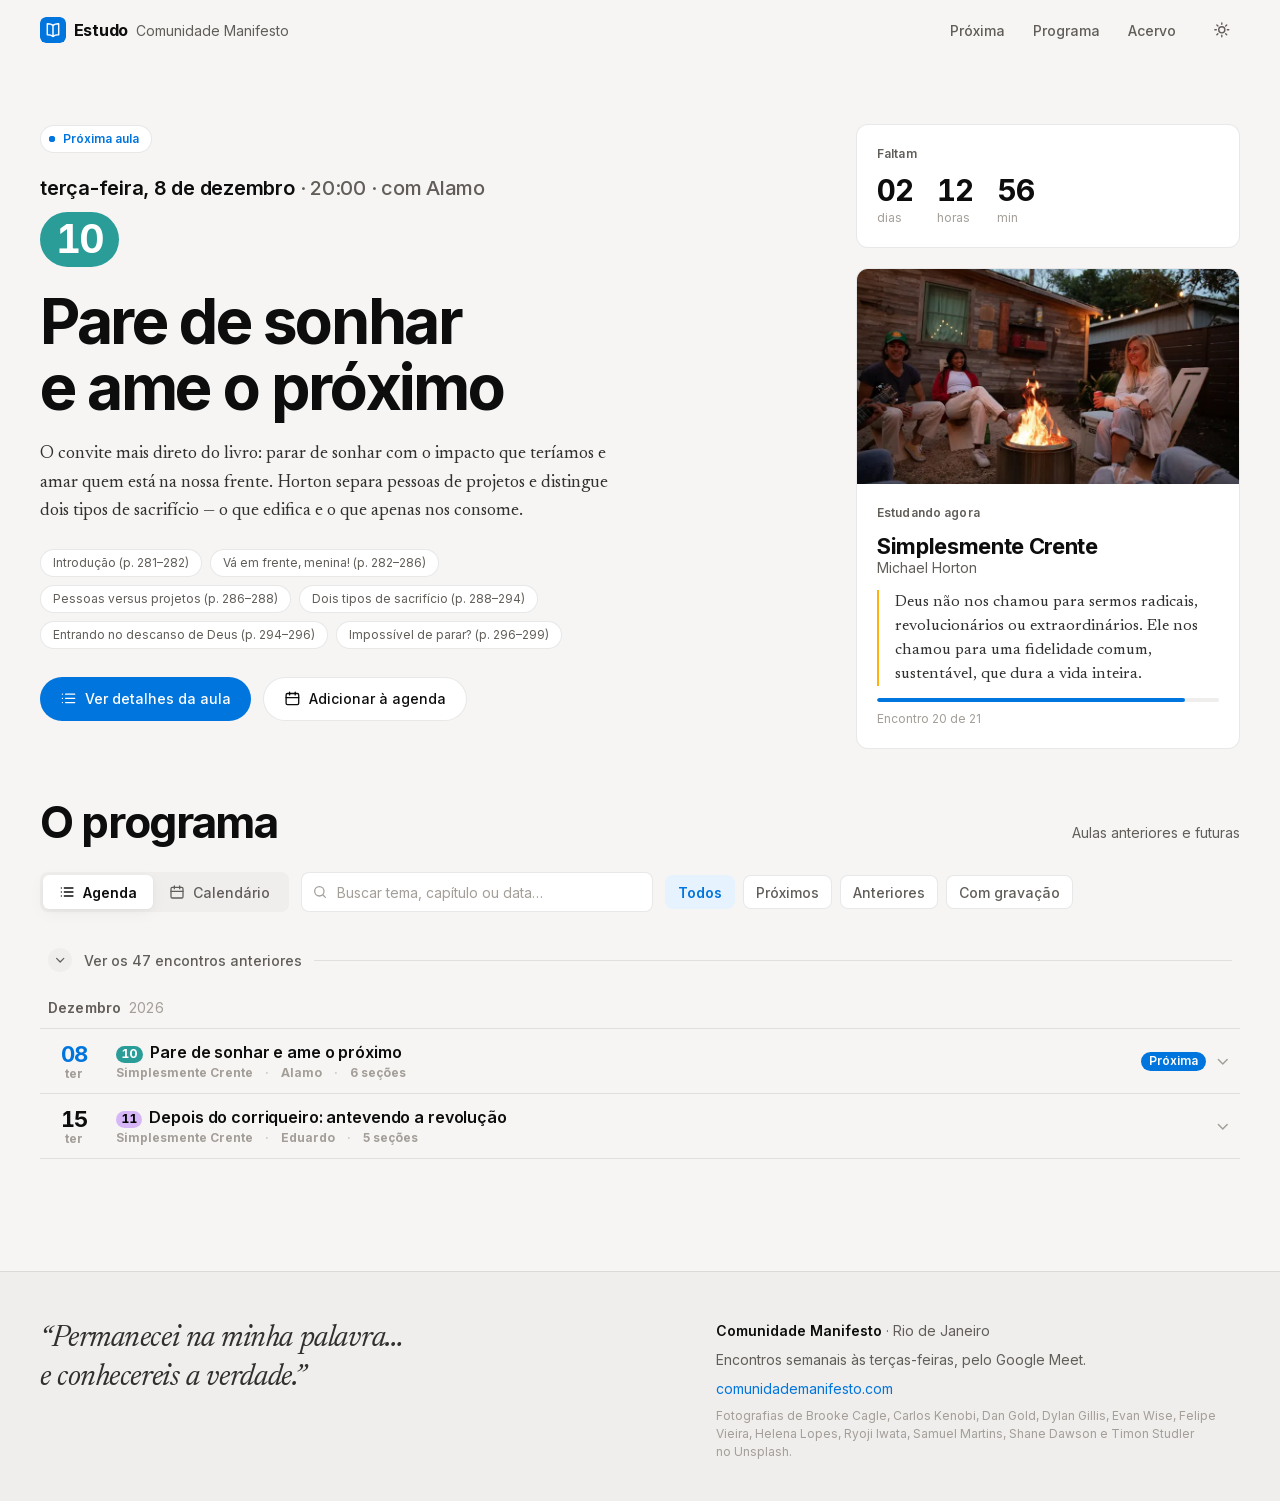
==== index.html @ 8ed9c92c "Aplica a linguagem visual do Notion, calendário só com dias de estudo e conteúdo real Conteúdo - Sim" ====
<!doctype html>
<html lang="pt-BR" data-theme="light">
<head>
<meta charset="utf-8">
<meta name="viewport" content="width=device-width, initial-scale=1, viewport-fit=cover">
<title>Estudo · Comunidade Manifesto</title>
<meta name="description" content="Calendário do estudo da Comunidade Manifesto: a próxima aula em destaque, o programa completo do semestre e as gravações dos encontros anteriores para assistir na própria página.">
<meta name="theme-color" content="#f6f5f4" media="(prefers-color-scheme: light)">
<meta name="theme-color" content="#191919" media="(prefers-color-scheme: dark)">
<link rel="canonical" href="https://estudo.comunidademanifesto.com/">

<meta property="og:type" content="website">
<meta property="og:locale" content="pt_BR">
<meta property="og:site_name" content="Comunidade Manifesto">
<meta property="og:title" content="Estudo · Comunidade Manifesto">
<meta property="og:description" content="A próxima aula em destaque, o calendário completo e o acervo das gravações.">
<meta property="og:url" content="https://estudo.comunidademanifesto.com/">
<meta property="og:image" content="https://estudo.comunidademanifesto.com/assets/img/quintal-1400.webp">
<meta name="twitter:card" content="summary_large_image">

<link rel="icon" href="assets/favicon.svg" type="image/svg+xml">
<link rel="apple-touch-icon" href="assets/favicon.svg">

<link rel="preload" href="assets/fonts/inter-normal-latin.woff2" as="font" type="font/woff2" crossorigin>
<link rel="stylesheet" href="assets/css/fonts.css">
<link rel="stylesheet" href="assets/css/app.css">

<script>
  // Aplica o tema antes da primeira pintura, para não haver "flash".
  try {
    var t = localStorage.getItem('estudo:tema');
    if (!t) t = matchMedia('(prefers-color-scheme: dark)').matches ? 'dark' : 'light';
    document.documentElement.dataset.theme = t;
  } catch (e) {}
</script>
</head>

<body>
<a class="sr-only" href="#programa">Ir para o calendário</a>

<header class="head">
  <div class="wrap head__in">
    <a class="brand" href="./">
      <img class="brand__logo" src="assets/favicon.svg" alt="" width="26" height="26">
      <span class="brand__mark">Estudo</span>
      <span class="brand__sub">Comunidade Manifesto</span>
    </a>
    <nav class="nav" aria-label="Seções">
      <a href="#hero">Próxima</a>
      <a href="#programa">Programa</a>
      <a href="#programa" data-nav-filtro="gravados">Acervo</a>
    </nav>
    <button class="icon-btn theme-toggle" id="tema" type="button" aria-label="Alternar entre tema claro e escuro"></button>
  </div>
</header>

<main>
  <!-- Herói: a próxima aula, sempre em destaque -->
  <section class="hero" id="hero" aria-labelledby="heroLabel">
    <h2 class="sr-only" id="heroLabel">Próxima aula</h2>
  </section>

  <!-- Programa: agenda + calendário dos dias de estudo -->
  <section class="programa" id="programa">
    <div class="wrap">
      <div class="section-head" data-reveal>
        <h2>O programa</h2>
        <p>Aulas anteriores e futuras</p>
      </div>

      <div class="toolbar">
        <div class="seg" role="tablist" aria-label="Modo de visualização">
          <span class="seg__pill" aria-hidden="true"></span>
          <button type="button" role="tab" data-view="agenda" aria-selected="true" aria-controls="panelAgenda">Agenda</button>
          <button type="button" role="tab" data-view="calendario" aria-selected="false" aria-controls="panelCalendario">Calendário</button>
        </div>

        <div class="search">
          <label class="sr-only" for="busca">Buscar por tema, capítulo, data ou responsável</label>
          <input id="busca" type="search" autocomplete="off" spellcheck="false"
                 placeholder="Buscar tema, capítulo ou data…">
          <button class="search__clear" id="limpar" type="button" aria-label="Limpar busca"></button>
        </div>

        <div class="chips" id="toolFiltros" role="group" aria-label="Filtrar encontros">
          <button class="chip" type="button" data-filtro="todos" aria-pressed="true">Todos</button>
          <button class="chip" type="button" data-filtro="proximos" aria-pressed="false">Próximos</button>
          <button class="chip" type="button" data-filtro="anteriores" aria-pressed="false">Anteriores</button>
          <button class="chip" type="button" data-filtro="gravados" aria-pressed="false">Com gravação</button>
        </div>
      </div>

      <div class="panel" id="panelAgenda" role="tabpanel" aria-label="Agenda">
        <div id="agenda"></div>
      </div>

      <div class="panel" id="panelCalendario" role="tabpanel" aria-label="Calendário dos dias de estudo" hidden>
        <div id="calendario"></div>
      </div>
    </div>
  </section>
</main>

<footer class="foot">
  <div class="wrap foot__in">
    <p class="foot__word">“Permanecei na minha palavra… e conhecereis a verdade.”</p>
    <div class="foot__meta">
      <p><strong>Comunidade Manifesto</strong> · Rio de Janeiro</p>
      <p>Encontros semanais às terças-feiras, pelo Google Meet.</p>
      <p><a href="https://comunidademanifesto.com">comunidademanifesto.com</a></p>
      <p class="foot__credits">Fotografias de Brooke Cagle, Carlos Kenobi, Dan Gold, Dylan Gillis,
        Evan Wise, Felipe Vieira, Helena Lopes, Ryoji Iwata, Samuel Martins, Shane Dawson
        e Timon Studler no Unsplash.</p>
    </div>
  </div>
</footer>

<script src="data/calendario.js"></script>
<script src="assets/js/app.js"></script>
</body>
</html>
---- assets/css/fonts.css ----
/* Fontes auto-hospedadas — sem dependência de CDN externo.
   Fraunces & Newsreader & Inter · SIL Open Font License 1.1 */

/* latin-ext */
@font-face {
  font-family: 'Inter';
  font-style: normal;
  font-weight: 400 700;
  font-display: swap;
  src: url(../fonts/inter-normal-latinext.woff2) format('woff2');
  unicode-range: U+0100-02BA, U+02BD-02C5, U+02C7-02CC, U+02CE-02D7, U+02DD-02FF, U+0304, U+0308, U+0329, U+1D00-1DBF, U+1E00-1E9F, U+1EF2-1EFF, U+2020, U+20A0-20AB, U+20AD-20C0, U+2113, U+2C60-2C7F, U+A720-A7FF;
}
/* latin */
@font-face {
  font-family: 'Inter';
  font-style: normal;
  font-weight: 400 700;
  font-display: swap;
  src: url(../fonts/inter-normal-latin.woff2) format('woff2');
  unicode-range: U+0000-00FF, U+0131, U+0152-0153, U+02BB-02BC, U+02C6, U+02DA, U+02DC, U+0304, U+0308, U+0329, U+2000-206F, U+20AC, U+2122, U+2191, U+2193, U+2212, U+2215, U+FEFF, U+FFFD;
}
/* latin-ext */
@font-face {
  font-family: 'Newsreader';
  font-style: italic;
  font-weight: 400;
  font-display: swap;
  src: url(../fonts/newsreader-italic-latinext.woff2) format('woff2');
  unicode-range: U+0100-02BA, U+02BD-02C5, U+02C7-02CC, U+02CE-02D7, U+02DD-02FF, U+0304, U+0308, U+0329, U+1D00-1DBF, U+1E00-1E9F, U+1EF2-1EFF, U+2020, U+20A0-20AB, U+20AD-20C0, U+2113, U+2C60-2C7F, U+A720-A7FF;
}
/* latin */
@font-face {
  font-family: 'Newsreader';
  font-style: italic;
  font-weight: 400;
  font-display: swap;
  src: url(../fonts/newsreader-italic-latin.woff2) format('woff2');
  unicode-range: U+0000-00FF, U+0131, U+0152-0153, U+02BB-02BC, U+02C6, U+02DA, U+02DC, U+0304, U+0308, U+0329, U+2000-206F, U+20AC, U+2122, U+2191, U+2193, U+2212, U+2215, U+FEFF, U+FFFD;
}
/* latin-ext */
@font-face {
  font-family: 'Newsreader';
  font-style: normal;
  font-weight: 400 600;
  font-display: swap;
  src: url(../fonts/newsreader-normal-latinext.woff2) format('woff2');
  unicode-range: U+0100-02BA, U+02BD-02C5, U+02C7-02CC, U+02CE-02D7, U+02DD-02FF, U+0304, U+0308, U+0329, U+1D00-1DBF, U+1E00-1E9F, U+1EF2-1EFF, U+2020, U+20A0-20AB, U+20AD-20C0, U+2113, U+2C60-2C7F, U+A720-A7FF;
}
/* latin */
@font-face {
  font-family: 'Newsreader';
  font-style: normal;
  font-weight: 400 600;
  font-display: swap;
  src: url(../fonts/newsreader-normal-latin.woff2) format('woff2');
  unicode-range: U+0000-00FF, U+0131, U+0152-0153, U+02BB-02BC, U+02C6, U+02DA, U+02DC, U+0304, U+0308, U+0329, U+2000-206F, U+20AC, U+2122, U+2191, U+2193, U+2212, U+2215, U+FEFF, U+FFFD;
}
---- assets/css/app.css ----
/* =============================================================================
   Estudo · Comunidade Manifesto
   Sistema visual derivado da linguagem do Notion: canvas off-white quente,
   superfícies brancas separadas por fios de 1px (nunca sombras), tipografia
   Inter com tracking negativo nos tamanhos grandes, um único azul estrutural
   e uma paleta de acentos que só decora — nunca pinta uma ação.
   ========================================================================== */

/* ---------- 1. Tokens ---------------------------------------------------- */

:root {
  color-scheme: light;

  /* Superfícies */
  --canvas:      #f6f5f4;
  --canvas-sunk: #efeeec;
  --surface:     #ffffff;
  --hairline:    rgba(0, 0, 0, 0.09);
  --hairline-firm: rgba(0, 0, 0, 0.16);
  --hover:       rgba(0, 0, 0, 0.035);

  /* Tinta — a hierarquia vem do alfa, não de novas cores */
  --ink:       rgba(0, 0, 0, 0.95);
  --ink-2:     #31302e;
  --ink-muted: #615d59;
  --ink-faint: #a39e98;

  /* O único acento estrutural */
  --blue:        #0075de;
  --blue-press:  #005bab;
  --blue-tint:   #e6f3fe;
  --on-blue:     #ffffff;

  /* Paleta decorativa — capítulos, ilustração. Nunca em botões. */
  --sticker-1: #ffb110;
  --sticker-2: #f64932;
  --sticker-3: #62aef0;
  --sticker-4: #2a9d99;
  --sticker-5: #d6b6f6;
  --sticker-6: #dd5b00;

  --font-ui: 'Inter', ui-sans-serif, system-ui, -apple-system, 'Segoe UI', Roboto, sans-serif;
  --font-serif: 'Newsreader', 'Iowan Old Style', Georgia, serif;

  /* Escala tipográfica (px do sistema, fluidificada onde precisa) */
  --t-caption: 0.75rem;   /* 12 */
  --t-sm:      0.875rem;  /* 14 */
  --t-base:    1rem;      /* 16 */
  --t-title:   1.25rem;   /* 20 */
  --t-h3:      1.375rem;  /* 22 */
  --t-h2:      clamp(1.5rem, 1.28rem + 0.95vw, 1.875rem);
  --t-h1:      clamp(1.85rem, 1.45rem + 1.8vw, 2.75rem);
  --t-display: clamp(2.1rem, 1.45rem + 3.1vw, 4rem);

  /* Espaço — base 4px */
  --s-1: 0.25rem; --s-2: 0.5rem;  --s-3: 0.75rem; --s-4: 1rem;
  --s-5: 1.25rem; --s-6: 1.5rem;  --s-7: 1.75rem; --s-8: 2rem;
  --s-10: 2.5rem; --s-12: 3rem;   --s-16: 4rem;   --s-20: 5rem;

  --r-xs: 4px; --r-sm: 6px; --r-md: 8px; --r-lg: 12px; --r-xl: 16px; --r-full: 9999px;

  --gut: clamp(1rem, 0.45rem + 2.4vw, 2.5rem);
  --page: 75rem;

  --ease: cubic-bezier(0.2, 0, 0.15, 1);
  --spring: cubic-bezier(0.34, 1.3, 0.64, 1);
  --dur: 200ms;

  /* Elevação: muitas camadas quase transparentes, nunca uma sombra dura */
  --lift-1: 0 0.2px 1px rgba(0,0,0,0.012), 0 0.8px 2.9px rgba(0,0,0,0.02),
            0 2px 7.8px rgba(0,0,0,0.027), 0 4px 18px rgba(0,0,0,0.04);
  --lift-2: 0 1px 2px rgba(0,0,0,0.03), 0 6px 16px rgba(0,0,0,0.05),
            0 23px 52px rgba(0,0,0,0.05);

  --z-head: 30;
  --z-tip: 60;
}

:root[data-theme='dark'] {
  color-scheme: dark;

  --canvas:      #191919;
  --canvas-sunk: #141414;
  --surface:     #232323;
  --hairline:    rgba(255, 255, 255, 0.11);
  --hairline-firm: rgba(255, 255, 255, 0.22);
  --hover:       rgba(255, 255, 255, 0.055);

  --ink:       rgba(255, 255, 255, 0.92);
  --ink-2:     #d6d3ce;
  --ink-muted: #9b958d;
  --ink-faint: #6f6960;

  --blue:       #4a9eeb;
  --blue-press: #6cb3f2;
  --blue-tint:  rgba(74, 158, 235, 0.16);
  --on-blue:    #10161d;

  --lift-1: 0 1px 2px rgba(0,0,0,0.3), 0 4px 14px rgba(0,0,0,0.28);
  --lift-2: 0 2px 6px rgba(0,0,0,0.4), 0 18px 44px rgba(0,0,0,0.42);
}

/* ---------- 2. Base ------------------------------------------------------ */

*, *::before, *::after { box-sizing: border-box; }
[hidden] { display: none !important; }

html {
  -webkit-text-size-adjust: 100%;
  scroll-behavior: smooth;
  scroll-padding-top: 5.5rem;
}

body {
  margin: 0;
  background: var(--canvas);
  color: var(--ink);
  font-family: var(--font-ui);
  font-size: var(--t-base);
  line-height: 1.5;
  font-feature-settings: 'lnum' 1;
  -webkit-font-smoothing: antialiased;
  text-rendering: optimizeLegibility;
  overflow-x: hidden;
}

h1, h2, h3, h4 { margin: 0; font-weight: 700; line-height: 1.15; text-wrap: balance; }
p { margin: 0; text-wrap: pretty; }
ul, ol { margin: 0; padding: 0; list-style: none; }
img { display: block; max-width: 100%; height: auto; }
svg { display: block; }
button, input { font: inherit; color: inherit; }

button {
  background: none;
  border: 0;
  padding: 0;
  cursor: pointer;
  text-align: inherit;
  color: inherit;
}

a { color: inherit; }

:focus-visible {
  outline: 2px solid var(--blue);
  outline-offset: 2px;
  border-radius: var(--r-xs);
}

::selection { background: var(--blue-tint); color: var(--ink); }

/* ---------- 3. Utilitários ---------------------------------------------- */

.wrap { width: min(100% - var(--gut) * 2, var(--page)); margin-inline: auto; }

.eyebrow {
  font-size: var(--t-caption);
  font-weight: 600;
  letter-spacing: 0.01em;
  color: var(--ink-muted);
}

.sr-only {
  position: absolute;
  width: 1px; height: 1px;
  padding: 0; margin: -1px;
  overflow: hidden;
  clip-path: inset(50%);
  white-space: nowrap;
}

.num { font-variant-numeric: tabular-nums; }

[data-reveal] {
  opacity: 0;
  transform: translateY(10px);
  transition: opacity 560ms var(--ease), transform 560ms var(--ease);
  transition-delay: var(--reveal-delay, 0ms);
}
[data-reveal].is-in { opacity: 1; transform: none; }

/* Pílula de destaque — o gesto tipográfico da referência */
.pill-num {
  display: inline-grid;
  place-items: center;
  min-width: 1.9em;
  padding: 0.06em 0.42em;
  border-radius: var(--r-full);
  background: var(--sticker-1);
  color: #000;
  font-weight: 700;
  font-variant-numeric: tabular-nums;
  line-height: 1.28;
}
.pill-num[data-c='2'] { background: var(--sticker-2); color: #fff; }
.pill-num[data-c='3'] { background: var(--sticker-3); color: #000; }
.pill-num[data-c='4'] { background: var(--sticker-4); color: #fff; }
.pill-num[data-c='5'] { background: var(--sticker-5); color: #000; }
.pill-num[data-c='6'] { background: var(--sticker-6); color: #fff; }

/* ---------- 4. Cabeçalho ------------------------------------------------- */

.head {
  position: sticky;
  top: 0;
  z-index: var(--z-head);
  background: color-mix(in srgb, var(--canvas) 86%, transparent);
  backdrop-filter: blur(12px) saturate(1.4);
  -webkit-backdrop-filter: blur(12px) saturate(1.4);
  transition: box-shadow var(--dur) var(--ease);
}
.head.is-stuck { box-shadow: var(--lift-1); }

.head__in {
  display: flex;
  align-items: center;
  gap: var(--s-4);
  min-height: 3.75rem;
}

.brand {
  display: flex;
  align-items: center;
  gap: var(--s-2);
  margin-right: auto;
  text-decoration: none;
  min-width: 0;
}
.brand__logo { width: 1.6rem; height: 1.6rem; border-radius: var(--r-sm); flex: none; }
.brand__mark {
  font-size: var(--t-base);
  font-weight: 700;
  letter-spacing: -0.014em;
  white-space: nowrap;
}
.brand__sub {
  font-size: var(--t-sm);
  color: var(--ink-muted);
  white-space: nowrap;
}
@media (max-width: 46rem) { .brand__sub { display: none; } }

.nav { display: flex; gap: var(--s-1); }

.nav a {
  padding: var(--s-2) var(--s-3);
  border-radius: var(--r-md);
  font-size: var(--t-sm);
  font-weight: 500;
  color: var(--ink-muted);
  text-decoration: none;
  white-space: nowrap;
  transition: background var(--dur) var(--ease), color var(--dur) var(--ease);
}
.nav a:hover { background: var(--hover); color: var(--ink); }

@media (max-width: 30rem) {
  .nav a { padding: var(--s-2); font-size: var(--t-caption); }
}

.icon-btn {
  display: grid;
  place-items: center;
  width: 2.25rem; height: 2.25rem;
  border-radius: var(--r-md);
  color: var(--ink-muted);
  flex: none;
  transition: background var(--dur) var(--ease), color var(--dur) var(--ease);
}
.icon-btn:hover { background: var(--hover); color: var(--ink); }
.icon-btn svg { width: 1.1rem; height: 1.1rem; }
.icon-btn:disabled { opacity: 0.3; cursor: not-allowed; }
.icon-btn:disabled:hover { background: none; }

.theme-toggle .moon { display: none; }
:root[data-theme='dark'] .theme-toggle .sun { display: none; }
:root[data-theme='dark'] .theme-toggle .moon { display: block; }

/* ---------- 5. Botões ---------------------------------------------------- */

.btn {
  display: inline-flex;
  align-items: center;
  justify-content: center;
  gap: var(--s-2);
  min-height: 2.75rem;
  padding: 0 var(--s-5);
  border-radius: var(--r-full);
  font-size: var(--t-sm);
  font-weight: 500;
  text-decoration: none;
  white-space: nowrap;
  transition: background var(--dur) var(--ease), color var(--dur) var(--ease),
              border-color var(--dur) var(--ease), transform 120ms var(--ease);
}
.btn:active { transform: scale(0.97); }
.btn svg { width: 1.05rem; height: 1.05rem; flex: none; }

.btn--primary { background: var(--blue); color: var(--on-blue); }
.btn--primary:hover { background: var(--blue-press); }

.btn--ghost { background: var(--blue-tint); color: var(--blue); }
.btn--ghost:hover { background: color-mix(in srgb, var(--blue-tint) 70%, var(--blue) 12%); }

.btn--quiet {
  background: var(--surface);
  color: var(--ink);
  border: 1px solid var(--hairline);
}
.btn--quiet:hover { background: var(--hover); }

@media (max-width: 30rem) { .btn { width: 100%; } }

/* ---------- 6. Herói: a próxima aula ------------------------------------- */

.hero { padding: var(--s-12) 0 var(--s-10); }
@media (min-width: 62rem) { .hero { padding: var(--s-16) 0 var(--s-12); } }

.hero__grid { display: grid; gap: var(--s-8); }
@media (min-width: 64rem) {
  .hero__grid {
    grid-template-columns: minmax(0, 1.6fr) minmax(17rem, 0.8fr);
    gap: var(--s-12);
    align-items: start;
  }
}

.hero__tag {
  display: inline-flex;
  align-items: center;
  gap: var(--s-2);
  padding: var(--s-1) var(--s-3) var(--s-1) var(--s-2);
  margin-bottom: var(--s-5);
  border-radius: var(--r-full);
  background: var(--surface);
  border: 1px solid var(--hairline);
  font-size: var(--t-caption);
  font-weight: 600;
  color: var(--blue);
}
.hero__tag .dot { position: relative; width: 6px; height: 6px; border-radius: 50%; background: var(--blue); flex: none; }
.hero__tag .dot::after {
  content: '';
  position: absolute; inset: 0;
  border-radius: 50%;
  background: var(--blue);
  animation: ping 2.4s var(--ease) infinite;
}
@keyframes ping {
  0% { transform: scale(1); opacity: 0.6; }
  70%, 100% { transform: scale(3.2); opacity: 0; }
}

.hero__date {
  font-size: var(--t-title);
  font-weight: 500;
  letter-spacing: -0.012em;
  color: var(--ink-muted);
  margin-bottom: var(--s-3);
}
.hero__date b { color: var(--ink); font-weight: 600; }

.hero__title {
  display: flex;
  flex-wrap: wrap;
  align-items: baseline;
  gap: 0.3em;
  font-size: var(--t-display);
  font-weight: 700;
  line-height: 1.05;
  letter-spacing: -0.038em;
  margin-bottom: var(--s-5);
}
.hero__title .pill-num { font-size: 0.62em; transform: translateY(-0.08em); }
.hero__title em { font-style: normal; color: var(--ink-faint); font-weight: 600; }

.hero__resumo {
  font-family: var(--font-serif);
  font-size: 1.125rem;
  line-height: 1.56;
  color: var(--ink-2);
  max-width: 60ch;
  margin-bottom: var(--s-6);
}

.hero__topicos {
  display: flex;
  flex-wrap: wrap;
  gap: var(--s-2);
  margin-bottom: var(--s-7);
  max-width: 62ch;
}
.hero__topicos li {
  padding: var(--s-1) var(--s-3);
  border-radius: var(--r-full);
  background: var(--surface);
  border: 1px solid var(--hairline);
  font-size: var(--t-caption);
  color: var(--ink-muted);
}

.hero__actions { display: flex; flex-wrap: wrap; gap: var(--s-3); }

.hero__side { display: grid; gap: var(--s-5); }

/* Contagem regressiva */
.countdown {
  display: grid;
  gap: var(--s-3);
  padding: var(--s-5);
  border-radius: var(--r-lg);
  background: var(--surface);
  border: 1px solid var(--hairline);
}
.countdown__clock { display: flex; gap: var(--s-6); }
.countdown__n {
  display: block;
  font-size: 1.875rem;
  font-weight: 700;
  line-height: 1;
  letter-spacing: -0.035em;
  font-variant-numeric: tabular-nums;
}
.countdown__u {
  display: block;
  margin-top: var(--s-1);
  font-size: var(--t-caption);
  color: var(--ink-faint);
}
.countdown__live { font-size: var(--t-title); font-weight: 700; color: var(--blue); letter-spacing: -0.02em; }

/* Cartão do livro */
.booklet {
  border-radius: var(--r-lg);
  background: var(--surface);
  border: 1px solid var(--hairline);
  overflow: hidden;
}
.booklet__cover {
  aspect-ratio: 16 / 9;
  width: 100%;
  object-fit: cover;
  background: var(--canvas-sunk);
}
.booklet__body { padding: var(--s-5); display: grid; gap: var(--s-3); }
.booklet__title { font-size: var(--t-h3); font-weight: 700; letter-spacing: -0.015em; }
.booklet__author { font-size: var(--t-sm); color: var(--ink-muted); margin-top: -0.35rem; }
.booklet__quote {
  font-family: var(--font-serif);
  font-size: var(--t-base);
  line-height: 1.5;
  color: var(--ink-2);
  padding-left: var(--s-4);
  border-left: 2px solid var(--sticker-1);
}

.meter { display: grid; gap: var(--s-2); }
.meter__track { height: 4px; border-radius: var(--r-full); background: var(--canvas-sunk); overflow: hidden; }
.meter__fill { height: 100%; width: 0; border-radius: var(--r-full); background: var(--blue); transition: width 900ms var(--ease) 250ms; }
.meter__text { font-size: var(--t-caption); color: var(--ink-faint); }

/* ---------- 7. Programa: cabeçalho e ferramentas ------------------------- */

.programa { padding-bottom: var(--s-20); }

.section-head {
  display: flex;
  align-items: baseline;
  justify-content: space-between;
  gap: var(--s-4);
  flex-wrap: wrap;
  margin-bottom: var(--s-6);
}
.section-head h2 { font-size: var(--t-h1); letter-spacing: -0.03em; }
.section-head p { font-size: var(--t-sm); color: var(--ink-muted); }

.toolbar {
  display: flex;
  flex-wrap: wrap;
  gap: var(--s-3);
  align-items: center;
  margin-bottom: var(--s-6);
}

/* Segmentado com indicador deslizante */
.seg {
  position: relative;
  display: inline-flex;
  padding: 3px;
  border-radius: var(--r-md);
  background: var(--canvas-sunk);
  flex: none;
}
.seg__pill {
  position: absolute;
  top: 3px; bottom: 3px; left: 3px;
  border-radius: var(--r-sm);
  background: var(--surface);
  box-shadow: var(--lift-1);
  transition: transform 320ms var(--spring), width 320ms var(--spring);
  pointer-events: none;
}
.seg button {
  position: relative;
  z-index: 1;
  display: inline-flex;
  align-items: center;
  gap: var(--s-2);
  min-height: 2.15rem;
  padding: 0 var(--s-4);
  border-radius: var(--r-sm);
  font-size: var(--t-sm);
  font-weight: 500;
  color: var(--ink-muted);
  transition: color var(--dur) var(--ease);
}
.seg button svg { width: 1rem; height: 1rem; }
.seg button:hover { color: var(--ink); }
.seg button[aria-selected='true'] { color: var(--ink); font-weight: 600; }

.search { position: relative; flex: 1 1 12rem; min-width: 0; max-width: 22rem; }
.search > svg {
  position: absolute;
  left: 0.7rem; top: 50%;
  transform: translateY(-50%);
  width: 1rem; height: 1rem;
  color: var(--ink-faint);
  pointer-events: none;
}
.search input {
  width: 100%;
  min-height: 2.5rem;
  padding: 0 2.25rem 0 2.2rem;
  border: 1px solid var(--hairline);
  border-radius: var(--r-md);
  background: var(--surface);
  font-size: var(--t-sm);
  transition: border-color var(--dur) var(--ease), box-shadow var(--dur) var(--ease);
}
.search input::placeholder { color: var(--ink-faint); }
.search input::-webkit-search-cancel-button { display: none; }
.search input:focus { outline: none; border-color: var(--blue); box-shadow: 0 0 0 3px var(--blue-tint); }
.search__clear {
  position: absolute;
  right: 0.35rem; top: 50%;
  transform: translateY(-50%);
  display: none;
  place-items: center;
  width: 1.75rem; height: 1.75rem;
  border-radius: var(--r-sm);
  color: var(--ink-faint);
}
.search__clear:hover { background: var(--hover); color: var(--ink); }
.search.has-value .search__clear { display: grid; }

.chips { display: flex; flex-wrap: wrap; gap: var(--s-2); }
.chip {
  min-height: 2.1rem;
  padding: 0 var(--s-3);
  border: 1px solid var(--hairline);
  border-radius: var(--r-md);
  background: var(--surface);
  font-size: var(--t-sm);
  font-weight: 500;
  color: var(--ink-muted);
  transition: background var(--dur) var(--ease), color var(--dur) var(--ease), border-color var(--dur) var(--ease);
}
.chip:hover { background: var(--hover); color: var(--ink); }
.chip[aria-pressed='true'] {
  background: var(--blue-tint);
  border-color: transparent;
  color: var(--blue);
  font-weight: 600;
}

@media (max-width: 40rem) {
  .toolbar { gap: var(--s-2); }
  .seg { width: 100%; }
  .seg button { flex: 1; justify-content: center; }
  .search { flex-basis: 100%; max-width: none; }
  .chips { width: 100%; overflow-x: auto; flex-wrap: nowrap; padding-bottom: 2px; scrollbar-width: none; }
  .chips::-webkit-scrollbar { display: none; }
  .chip { flex: none; }
}

/* ---------- 8. Agenda ---------------------------------------------------- */

.past-toggle {
  display: flex;
  align-items: center;
  gap: var(--s-3);
  width: 100%;
  padding: var(--s-3) var(--s-2);
  margin-bottom: var(--s-2);
  border-radius: var(--r-md);
  font-size: var(--t-sm);
  font-weight: 500;
  color: var(--ink-muted);
  transition: background var(--dur) var(--ease), color var(--dur) var(--ease);
}
.past-toggle:hover { background: var(--hover); color: var(--ink); }
.past-toggle__chev {
  display: grid; place-items: center;
  width: 1.5rem; height: 1.5rem; flex: none;
  border-radius: 50%;
  background: var(--canvas-sunk);
  transition: transform 300ms var(--spring);
}
.past-toggle__chev svg { width: 0.9rem; height: 0.9rem; }
.past-toggle[aria-expanded='true'] .past-toggle__chev { transform: rotate(180deg); }
.past-toggle__rule { flex: 1; height: 1px; background: var(--hairline); }

.month-group { margin-bottom: var(--s-8); }
.month-group__label {
  display: flex;
  align-items: baseline;
  gap: var(--s-2);
  padding: var(--s-2) var(--s-2) var(--s-3);
  font-size: var(--t-sm);
  font-weight: 600;
  letter-spacing: 0.01em;
  color: var(--ink-muted);
  text-transform: capitalize;
}
.month-group__label span { color: var(--ink-faint); font-weight: 400; }

/* Linhas no espírito de uma base de dados do Notion */
.enc { border-top: 1px solid var(--hairline); scroll-margin-top: 5.5rem; }
.month-group .enc:last-of-type { border-bottom: 1px solid var(--hairline); }

.enc__btn {
  display: grid;
  grid-template-columns: 3.25rem minmax(0, 1fr) auto;
  gap: 0 var(--s-4);
  align-items: center;
  width: 100%;
  min-height: 4rem;
  padding: var(--s-3) var(--s-2);
  border-radius: var(--r-md);
  transition: background var(--dur) var(--ease);
}
.enc__btn:hover { background: var(--hover); }

.enc__day { text-align: center; }
.enc__day b {
  display: block;
  font-size: 1.375rem;
  font-weight: 700;
  line-height: 1.1;
  letter-spacing: -0.03em;
  font-variant-numeric: tabular-nums;
}
.enc__day small { display: block; font-size: var(--t-caption); color: var(--ink-faint); }

.enc__main { min-width: 0; }
.enc__title {
  display: flex;
  align-items: baseline;
  gap: 0.45em;
  font-size: var(--t-base);
  font-weight: 600;
  letter-spacing: -0.008em;
  line-height: 1.3;
}
.enc__title .pill-num { font-size: 0.78em; flex: none; }
.enc__title span { overflow: hidden; text-overflow: ellipsis; display: -webkit-box; -webkit-line-clamp: 2; -webkit-box-orient: vertical; }
.enc__sub {
  display: flex;
  flex-wrap: wrap;
  align-items: center;
  gap: var(--s-1) var(--s-3);
  margin-top: 0.2rem;
  font-size: var(--t-caption);
  color: var(--ink-faint);
}
.enc__sub .sep { opacity: 0.5; }

.enc__aside { display: flex; align-items: center; gap: var(--s-2); }

.badge {
  display: inline-flex;
  align-items: center;
  gap: var(--s-1);
  padding: 0.15rem var(--s-2);
  border-radius: var(--r-full);
  font-size: var(--t-caption);
  font-weight: 600;
  white-space: nowrap;
}
.badge svg { width: 0.8rem; height: 0.8rem; }
.badge--next  { background: var(--blue); color: var(--on-blue); }
.badge--video { background: var(--blue-tint); color: var(--blue); }

.enc__chev { color: var(--ink-faint); flex: none; transition: transform 300ms var(--spring), color var(--dur) var(--ease); }
.enc__chev svg { width: 1.1rem; height: 1.1rem; }
.enc.is-open .enc__chev { transform: rotate(180deg); color: var(--ink); }

.enc--past .enc__title { color: var(--ink-2); font-weight: 500; }
.enc--past .enc__day b { color: var(--ink-faint); }
.enc--next .enc__day b { color: var(--blue); }
.enc--tbd .enc__title { color: var(--ink-faint); font-weight: 500; }

@media (max-width: 40rem) {
  .enc__btn { grid-template-columns: 2.6rem minmax(0, 1fr) auto; gap: 0 var(--s-3); }
  .enc__day b { font-size: 1.2rem; }
  .badge--video span { display: none; }
  .badge--next { padding: 0.15rem var(--s-2); }
}

/* Acordeão fluido */
.enc__body { display: grid; grid-template-rows: 0fr; transition: grid-template-rows 340ms var(--ease); }
.enc.is-open .enc__body { grid-template-rows: 1fr; }
.enc__body > div { overflow: hidden; }

.enc__inner {
  display: grid;
  gap: var(--s-6);
  padding: var(--s-2) var(--s-2) var(--s-8) 4.5rem;
  opacity: 0;
  transform: translateY(-4px);
  transition: opacity 260ms var(--ease) 40ms, transform 260ms var(--ease) 40ms;
}
.enc.is-open .enc__inner { opacity: 1; transform: none; }
@media (min-width: 58rem) {
  .enc__inner { grid-template-columns: minmax(0, 1fr) minmax(0, 1.05fr); align-items: start; }
}
@media (max-width: 40rem) { .enc__inner { padding-left: var(--s-2); } }

.enc__resumo {
  font-family: var(--font-serif);
  font-size: 1.0625rem;
  line-height: 1.62;
  color: var(--ink-2);
  max-width: 62ch;
}
.enc__empty { font-size: var(--t-sm); color: var(--ink-faint); font-style: italic; }

.topicos { margin-top: var(--s-5); display: grid; gap: var(--s-2); }
.topicos li {
  display: grid;
  grid-template-columns: 1.35rem 1fr;
  align-items: baseline;
  font-size: var(--t-sm);
  color: var(--ink-2);
}
.topicos { counter-reset: t; }
.topicos li::before {
  content: counter(t, decimal-leading-zero);
  counter-increment: t;
  font-size: var(--t-caption);
  font-variant-numeric: tabular-nums;
  color: var(--ink-faint);
}

.enc__facts {
  display: flex;
  flex-wrap: wrap;
  gap: var(--s-3) var(--s-8);
  margin-top: var(--s-6);
  padding-top: var(--s-4);
  border-top: 1px solid var(--hairline);
}
.fact dt { font-size: var(--t-caption); color: var(--ink-faint); margin-bottom: 0.1rem; }
.fact dd { margin: 0; font-size: var(--t-sm); font-weight: 500; }

.enc__links { display: flex; flex-wrap: wrap; gap: var(--s-2); margin-top: var(--s-6); }

/* ---------- 9. Player ---------------------------------------------------- */

.player { display: grid; gap: var(--s-2); }

.player__frame {
  position: relative;
  aspect-ratio: 16 / 9;
  border-radius: var(--r-lg);
  overflow: hidden;
  background: #0d0d0d;
  border: 1px solid var(--hairline);
}
.player__frame iframe { position: absolute; inset: 0; width: 100%; height: 100%; border: 0; }

.player__poster { position: absolute; inset: 0; width: 100%; cursor: pointer; border: 0; padding: 0; }
.player__poster img {
  position: absolute; inset: 0;
  width: 100%; height: 100%;
  object-fit: cover;
  transition: transform 600ms var(--ease), filter var(--dur) var(--ease);
  filter: brightness(0.72) saturate(0.9);
}
.player__poster::after {
  content: '';
  position: absolute; inset: 0;
  background: linear-gradient(180deg, rgba(0,0,0,0.05), rgba(0,0,0,0.45));
}
.player__poster:hover img { transform: scale(1.035); filter: brightness(0.62) saturate(1); }

.player__cta {
  position: absolute;
  inset: 0;
  z-index: 1;
  display: grid;
  place-items: center;
  align-content: center;
  gap: var(--s-3);
  color: #fff;
}
.player__play {
  display: grid;
  place-items: center;
  width: 3.5rem; height: 3.5rem;
  border-radius: 50%;
  background: rgba(255, 255, 255, 0.94);
  color: #111;
  transition: transform 260ms var(--spring), background var(--dur) var(--ease);
}
.player__play svg { width: 1.15rem; height: 1.15rem; margin-left: 2px; }
.player__poster:hover .player__play { transform: scale(1.08); background: #fff; }
.player__hint { font-size: var(--t-sm); font-weight: 600; text-shadow: 0 1px 6px rgba(0,0,0,0.4); }

.player__frame.is-live .player__poster { opacity: 0; pointer-events: none; transition: opacity 260ms var(--ease); }

.player__foot {
  display: flex;
  align-items: center;
  justify-content: space-between;
  gap: var(--s-4);
  font-size: var(--t-caption);
  color: var(--ink-faint);
}
.player__foot a { color: var(--blue); text-decoration: none; font-weight: 500; }
.player__foot a:hover { text-decoration: underline; }

/* Sem gravação: mostra a foto do capítulo com uma nota */
.media { display: grid; gap: var(--s-2); }
.media__frame {
  position: relative;
  aspect-ratio: 16 / 9;
  border-radius: var(--r-lg);
  overflow: hidden;
  border: 1px solid var(--hairline);
  background: var(--canvas-sunk);
}
.media__frame img { width: 100%; height: 100%; object-fit: cover; }
.media__note { font-size: var(--t-caption); color: var(--ink-faint); }

.media--none {
  display: grid;
  place-items: center;
  align-content: center;
  gap: var(--s-2);
  aspect-ratio: 16 / 9;
  border-radius: var(--r-lg);
  border: 1px dashed var(--hairline-firm);
  padding: var(--s-5);
  text-align: center;
  color: var(--ink-faint);
}
.media--none svg { width: 1.5rem; height: 1.5rem; opacity: 0.7; }
.media--none p { font-size: var(--t-sm); max-width: 28ch; }

/* ---------- 10. Calendário: só os dias de estudo -------------------------- */

.cal__top {
  display: flex;
  align-items: center;
  justify-content: space-between;
  gap: var(--s-4);
  flex-wrap: wrap;
  margin-bottom: var(--s-6);
}
.yearpick { display: inline-flex; align-items: center; gap: var(--s-1); }
.yearpick__y {
  min-width: 4rem;
  text-align: center;
  font-size: var(--t-h3);
  font-weight: 700;
  letter-spacing: -0.025em;
  font-variant-numeric: tabular-nums;
}

.legend { display: flex; flex-wrap: wrap; gap: var(--s-2) var(--s-5); font-size: var(--t-caption); color: var(--ink-muted); }
.legend span { display: inline-flex; align-items: center; gap: var(--s-2); }
.legend i { width: 10px; height: 10px; border-radius: 3px; flex: none; }
.legend .k-next   { background: var(--blue); }
.legend .k-video  { background: var(--blue-tint); box-shadow: inset 0 0 0 1px var(--blue); }
.legend .k-past   { background: var(--canvas-sunk); box-shadow: inset 0 0 0 1px var(--hairline); }
.legend .k-future { box-shadow: inset 0 0 0 1px var(--hairline-firm); }

.cal__grid {
  display: grid;
  gap: var(--s-4);
  grid-template-columns: repeat(auto-fill, minmax(15.5rem, 1fr));
  align-items: start;
}

.mon {
  padding: var(--s-4);
  border-radius: var(--r-lg);
  background: var(--surface);
  border: 1px solid var(--hairline);
}
.mon__name {
  font-size: var(--t-sm);
  font-weight: 600;
  letter-spacing: -0.005em;
  margin-bottom: var(--s-3);
}
.mon__name > span { text-transform: capitalize; }
.mon__name b { color: var(--ink-faint); font-weight: 400; margin-left: var(--s-2); }
.mon__days { display: flex; flex-wrap: wrap; gap: var(--s-2); }

/* Ficha de um dia de estudo */
.dchip {
  position: relative;
  display: grid;
  place-items: center;
  align-content: center;
  gap: 1px;
  width: 3.25rem;
  padding: var(--s-2) var(--s-1);
  border-radius: var(--r-md);
  border: 1px solid var(--hairline);
  background: var(--surface);
  transition: transform 220ms var(--spring), background var(--dur) var(--ease),
              border-color var(--dur) var(--ease), color var(--dur) var(--ease);
}
.dchip b { font-size: 1.0625rem; font-weight: 700; line-height: 1.1; letter-spacing: -0.02em; font-variant-numeric: tabular-nums; }
.dchip small { font-size: 0.6875rem; color: var(--ink-faint); }
.dchip:hover { transform: translateY(-2px); border-color: var(--hairline-firm); box-shadow: var(--lift-1); }

.dchip.is-past { background: var(--canvas-sunk); border-color: transparent; color: var(--ink-muted); }
.dchip.is-past small { color: var(--ink-faint); }

.dchip.has-video { background: var(--blue-tint); border-color: transparent; color: var(--blue); }
.dchip.has-video small { color: var(--blue); opacity: 0.8; }

.dchip.is-next { background: var(--blue); border-color: transparent; color: var(--on-blue); }
.dchip.is-next small { color: var(--on-blue); opacity: 0.85; }

.dchip.is-today::after {
  content: '';
  position: absolute;
  inset: -4px;
  border-radius: var(--r-lg);
  border: 2px solid var(--blue);
  opacity: 0.35;
}

.dchip__play {
  position: absolute;
  top: -5px; right: -5px;
  display: grid; place-items: center;
  width: 1.05rem; height: 1.05rem;
  border-radius: 50%;
  background: var(--blue);
  color: var(--on-blue);
  border: 2px solid var(--surface);
}
.dchip__play svg { width: 0.45rem; height: 0.45rem; margin-left: 1px; }

/* Dica flutuante */
.tip {
  position: fixed;
  z-index: var(--z-tip);
  max-width: 19rem;
  padding: var(--s-3);
  border-radius: var(--r-md);
  background: var(--surface);
  border: 1px solid var(--hairline);
  box-shadow: var(--lift-2);
  font-size: var(--t-caption);
  line-height: 1.45;
  pointer-events: none;
  opacity: 0;
  transform: translateY(4px);
  transition: opacity 140ms var(--ease), transform 140ms var(--ease);
}
.tip.is-on { opacity: 1; transform: none; }
.tip b { display: block; font-size: var(--t-sm); font-weight: 600; margin-bottom: 0.1rem; letter-spacing: -0.005em; }
.tip i { font-style: normal; color: var(--ink-faint); }

@media (hover: none) { .tip { display: none; } }

/* ---------- 11. Vazio e rodapé ------------------------------------------- */

.empty {
  padding: var(--s-16) var(--s-4);
  text-align: center;
  border-radius: var(--r-lg);
  background: var(--surface);
  border: 1px solid var(--hairline);
}
.empty h3 { font-size: var(--t-title); margin-bottom: var(--s-2); letter-spacing: -0.015em; }
.empty p { font-size: var(--t-sm); color: var(--ink-muted); }

.foot {
  border-top: 1px solid var(--hairline);
  background: var(--canvas-sunk);
  padding: var(--s-12) 0 var(--s-10);
}
.foot__in { display: grid; gap: var(--s-6); }
@media (min-width: 48rem) { .foot__in { grid-template-columns: minmax(0, 1.2fr) minmax(0, 1fr); gap: var(--s-12); } }

.foot__word {
  font-family: var(--font-serif);
  font-size: var(--t-h2);
  font-style: italic;
  line-height: 1.28;
  letter-spacing: -0.015em;
  color: var(--ink-2);
  max-width: 22ch;
}
.foot__meta { font-size: var(--t-sm); color: var(--ink-muted); display: grid; gap: var(--s-2); align-content: start; }
.foot__meta strong { color: var(--ink); font-weight: 600; }
.foot__meta a { color: var(--blue); text-decoration: none; }
.foot__meta a:hover { text-decoration: underline; }
.foot__credits { font-size: var(--t-caption); color: var(--ink-faint); }

/* ---------- 12. Movimento e impressão ------------------------------------ */

@media (prefers-reduced-motion: reduce) {
  html { scroll-behavior: auto; }
  *, *::before, *::after {
    animation-duration: 0.01ms !important;
    animation-iteration-count: 1 !important;
    transition-duration: 0.01ms !important;
  }
  [data-reveal] { opacity: 1; transform: none; }
}

@media print {
  .head, .toolbar, .player, .media, .foot, .hero__actions { display: none !important; }
  .enc__body { grid-template-rows: 1fr !important; }
  .enc__inner { opacity: 1 !important; transform: none !important; grid-template-columns: 1fr !important; }
  body { background: #fff; }
}
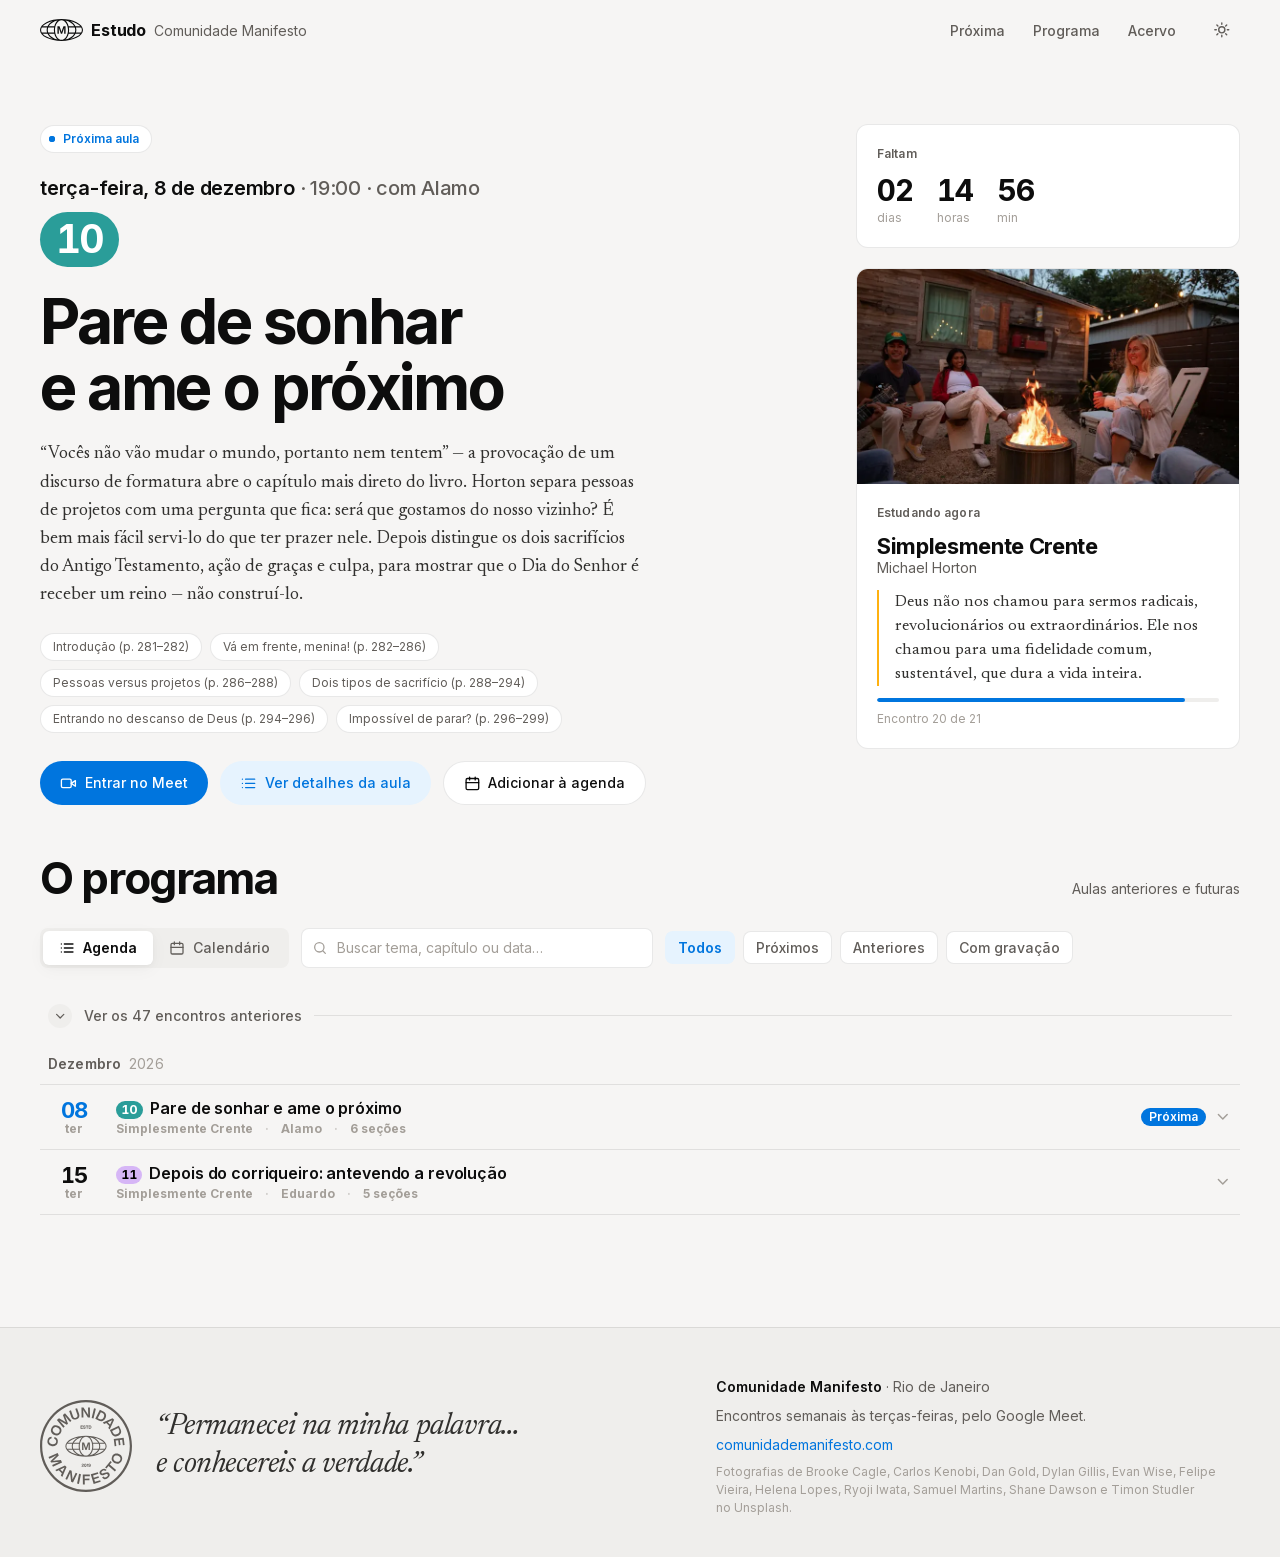
==== commit 87e28b58: "Aplica o logotipo da Comunidade Manifesto - Monograma do globo no cabeçalho, no lugar do ícone provi" ====
--- a/index.html
+++ b/index.html
@@ -15,7 +15,10 @@
 <meta property="og:title" content="Estudo · Comunidade Manifesto">
 <meta property="og:description" content="A próxima aula em destaque, o calendário completo e o acervo das gravações.">
 <meta property="og:url" content="https://estudo.comunidademanifesto.com/">
-<meta property="og:image" content="https://estudo.comunidademanifesto.com/assets/img/quintal-1400.webp">
+<meta property="og:image" content="https://estudo.comunidademanifesto.com/assets/img/og.png">
+<meta property="og:image:width" content="2400">
+<meta property="og:image:height" content="1260">
+<meta property="og:image:alt" content="Estudo · Comunidade Manifesto — Simplesmente Crente, de Michael Horton">
 <meta name="twitter:card" content="summary_large_image">
 
 <link rel="icon" href="assets/favicon.svg" type="image/svg+xml">
@@ -41,7 +44,7 @@
 <header class="head">
   <div class="wrap head__in">
     <a class="brand" href="./">
-      <img class="brand__logo" src="assets/favicon.svg" alt="" width="26" height="26">
+      <span class="brand__logo" aria-hidden="true"></span>
       <span class="brand__mark">Estudo</span>
       <span class="brand__sub">Comunidade Manifesto</span>
     </a>
@@ -103,7 +106,10 @@
 
 <footer class="foot">
   <div class="wrap foot__in">
-    <p class="foot__word">“Permanecei na minha palavra… e conhecereis a verdade.”</p>
+    <div class="foot__brand">
+      <a class="foot__selo" href="https://comunidademanifesto.com" aria-label="Comunidade Manifesto"></a>
+      <p class="foot__word">“Permanecei na minha palavra… e conhecereis a verdade.”</p>
+    </div>
     <div class="foot__meta">
       <p><strong>Comunidade Manifesto</strong> · Rio de Janeiro</p>
       <p>Encontros semanais às terças-feiras, pelo Google Meet.</p>
--- a/assets/css/app.css
+++ b/assets/css/app.css
@@ -227,7 +227,16 @@
   text-decoration: none;
   min-width: 0;
 }
-.brand__logo { width: 1.6rem; height: 1.6rem; border-radius: var(--r-sm); flex: none; }
+/* A marca é servida como máscara: assim ela herda a cor da tinta e funciona
+   nos dois temas a partir de um único arquivo. */
+.brand__logo {
+  width: 2.7rem;
+  aspect-ratio: 1038 / 525;
+  flex: none;
+  background: currentColor;
+  -webkit-mask: url(../img/marca.svg) center / contain no-repeat;
+  mask: url(../img/marca.svg) center / contain no-repeat;
+}
 .brand__mark {
   font-size: var(--t-base);
   font-weight: 700;
@@ -999,8 +1008,23 @@
   background: var(--canvas-sunk);
   padding: var(--s-12) 0 var(--s-10);
 }
-.foot__in { display: grid; gap: var(--s-6); }
+.foot__in { display: grid; gap: var(--s-8); }
 @media (min-width: 48rem) { .foot__in { grid-template-columns: minmax(0, 1.2fr) minmax(0, 1fr); gap: var(--s-12); } }
+
+.foot__brand { display: flex; align-items: center; gap: var(--s-6); flex-wrap: wrap; }
+
+.foot__selo {
+  width: 5.75rem;
+  aspect-ratio: 1;
+  flex: none;
+  background: currentColor;
+  color: var(--ink-muted);
+  -webkit-mask: url(../img/selo.svg) center / contain no-repeat;
+  mask: url(../img/selo.svg) center / contain no-repeat;
+  transition: color var(--dur) var(--ease), transform 400ms var(--ease);
+}
+.foot__selo:hover { color: var(--ink); transform: rotate(8deg); }
+.foot__selo:focus-visible { color: var(--ink); }
 
 .foot__word {
   font-family: var(--font-serif);
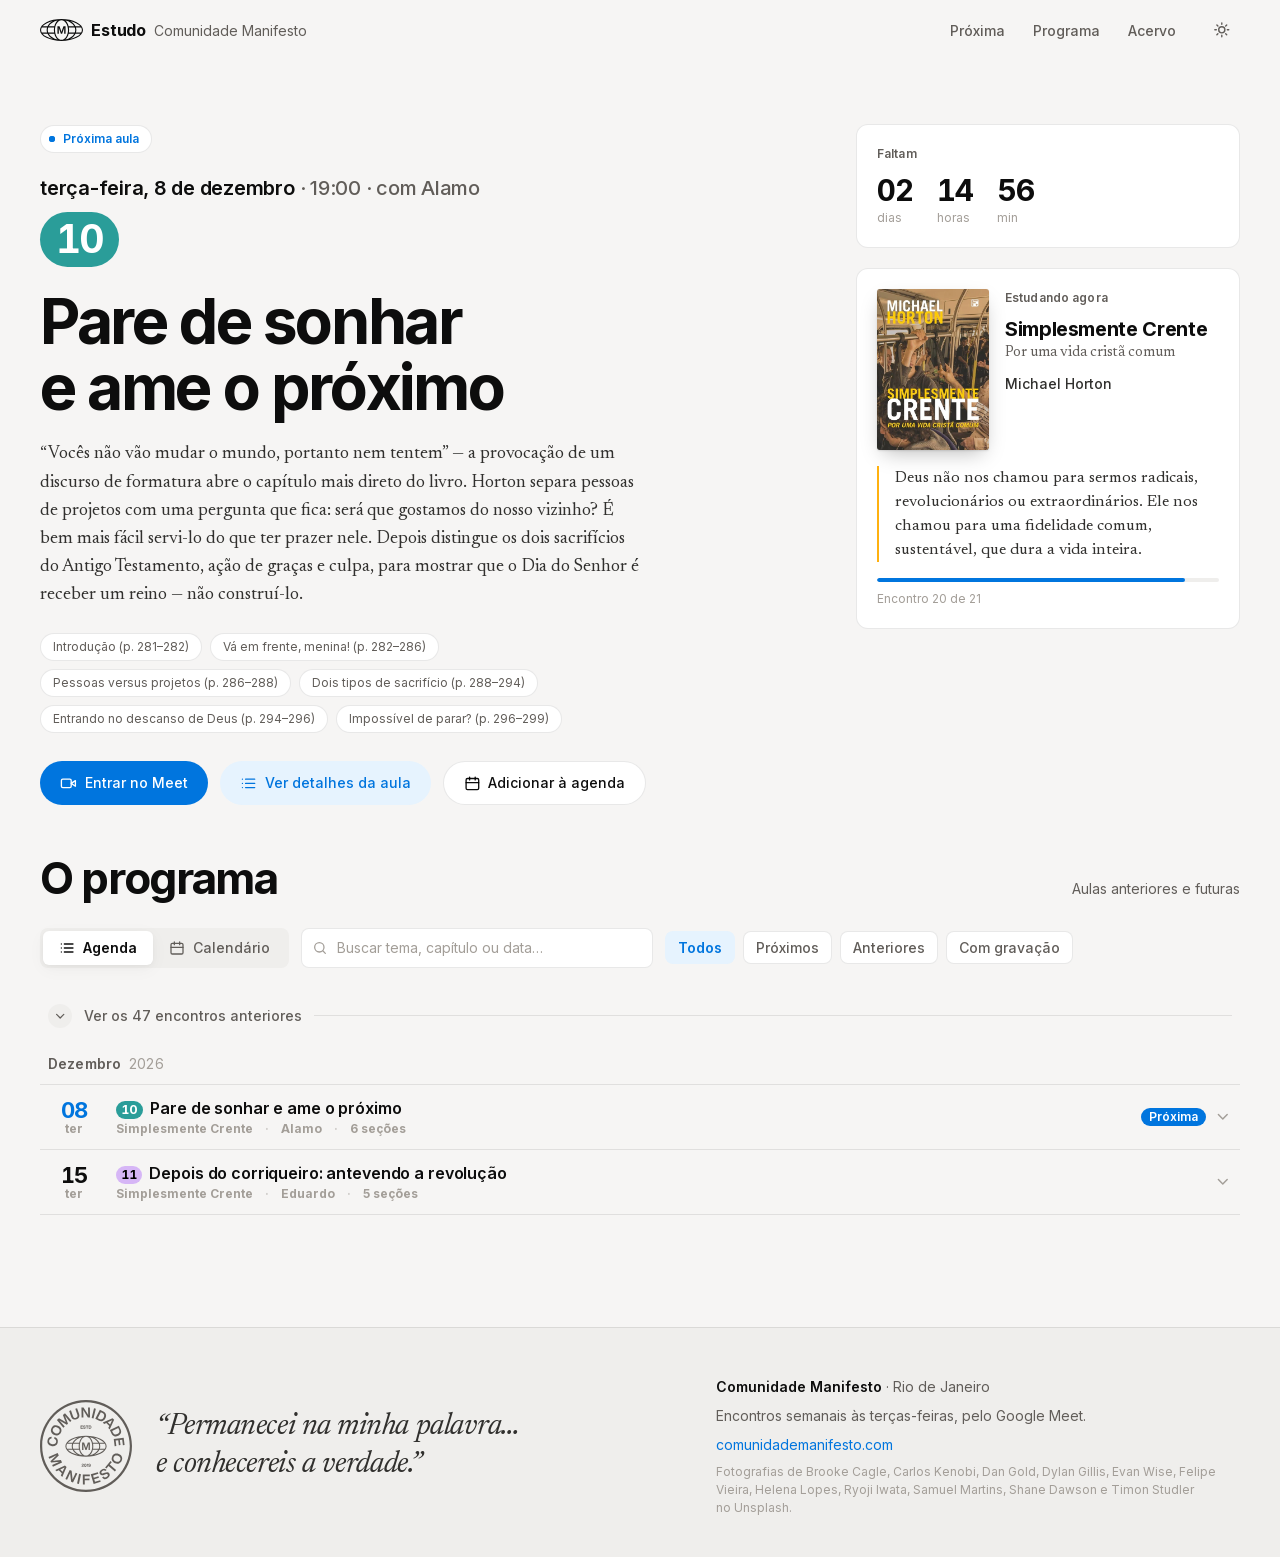
==== commit 345ca6dc: "Traz a capa do livro para o cartão do semestre e para o link compartilhado - O cartão "Estudando ago" ====
--- a/index.html
+++ b/index.html
@@ -15,9 +15,9 @@
 <meta property="og:title" content="Estudo · Comunidade Manifesto">
 <meta property="og:description" content="A próxima aula em destaque, o calendário completo e o acervo das gravações.">
 <meta property="og:url" content="https://estudo.comunidademanifesto.com/">
-<meta property="og:image" content="https://estudo.comunidademanifesto.com/assets/img/og.png">
-<meta property="og:image:width" content="2400">
-<meta property="og:image:height" content="1260">
+<meta property="og:image" content="https://estudo.comunidademanifesto.com/assets/img/og.jpg">
+<meta property="og:image:width" content="1200">
+<meta property="og:image:height" content="630">
 <meta property="og:image:alt" content="Estudo · Comunidade Manifesto — Simplesmente Crente, de Michael Horton">
 <meta name="twitter:card" content="summary_large_image">
 
--- a/assets/css/app.css
+++ b/assets/css/app.css
@@ -439,22 +439,46 @@
 }
 .countdown__live { font-size: var(--t-title); font-weight: 700; color: var(--blue); letter-spacing: -0.02em; }
 
-/* Cartão do livro */
+/* Cartão do livro em estudo */
 .booklet {
+  display: grid;
+  gap: var(--s-4);
+  padding: var(--s-5);
   border-radius: var(--r-lg);
   background: var(--surface);
   border: 1px solid var(--hairline);
-  overflow: hidden;
-}
-.booklet__cover {
-  aspect-ratio: 16 / 9;
-  width: 100%;
+}
+.booklet__top { display: flex; gap: var(--s-4); align-items: flex-start; }
+
+/* A capa se apoia na página como um exemplar de verdade */
+.booklet__capa {
+  width: 7rem;
+  aspect-ratio: 696 / 1000;
+  flex: none;
   object-fit: cover;
+  border-radius: 3px;
   background: var(--canvas-sunk);
-}
-.booklet__body { padding: var(--s-5); display: grid; gap: var(--s-3); }
-.booklet__title { font-size: var(--t-h3); font-weight: 700; letter-spacing: -0.015em; }
-.booklet__author { font-size: var(--t-sm); color: var(--ink-muted); margin-top: -0.35rem; }
+  box-shadow: 0 1px 2px rgba(0,0,0,0.10), 0 8px 20px -6px rgba(0,0,0,0.28);
+}
+:root[data-theme='dark'] .booklet__capa {
+  box-shadow: 0 1px 2px rgba(0,0,0,0.5), 0 10px 24px -6px rgba(0,0,0,0.7);
+}
+
+.booklet__ident { display: grid; gap: 0.15rem; align-content: start; min-width: 0; }
+.booklet__ident .eyebrow { margin-bottom: var(--s-2); }
+.booklet__title {
+  font-size: var(--t-title);
+  font-weight: 700;
+  letter-spacing: -0.018em;
+  line-height: 1.2;
+}
+.booklet__sub {
+  font-family: var(--font-serif);
+  font-size: var(--t-sm);
+  line-height: 1.35;
+  color: var(--ink-muted);
+}
+.booklet__author { font-size: var(--t-sm); font-weight: 500; color: var(--ink-2); margin-top: var(--s-2); }
 .booklet__quote {
   font-family: var(--font-serif);
   font-size: var(--t-base);
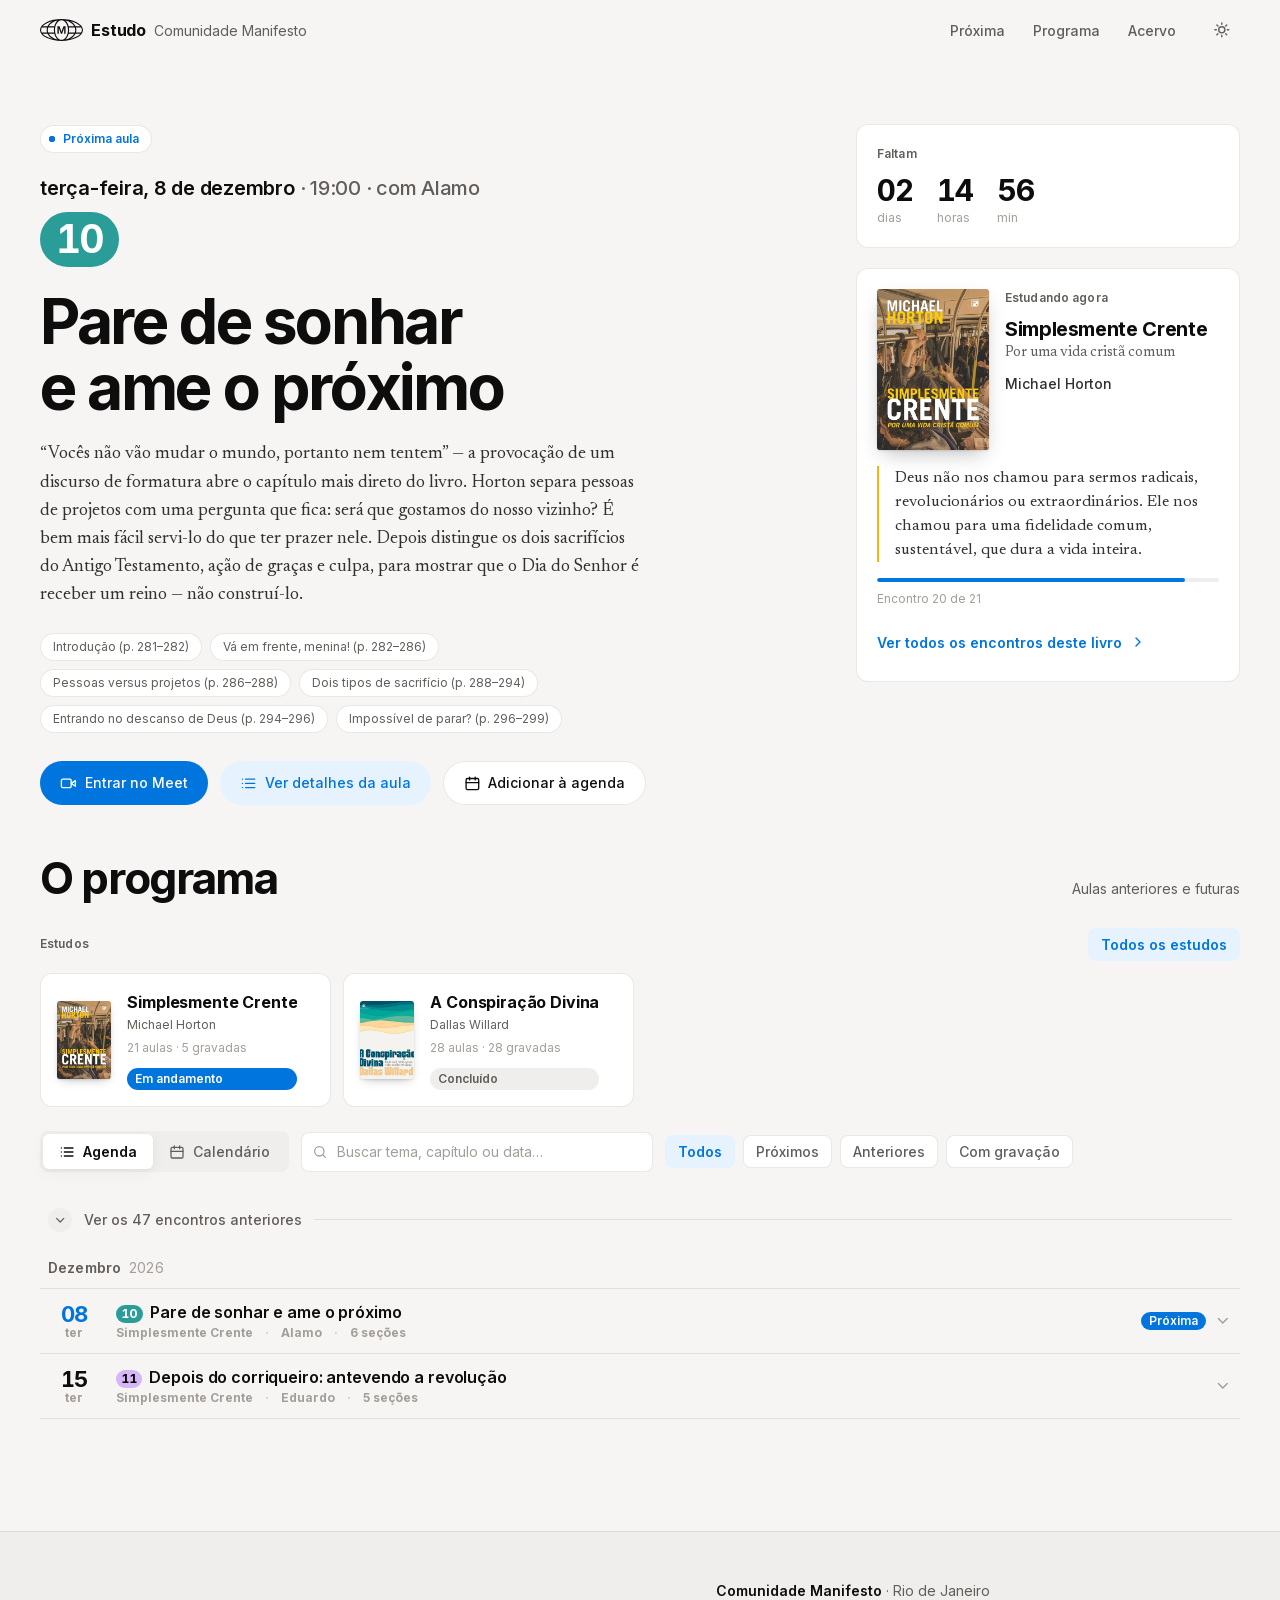
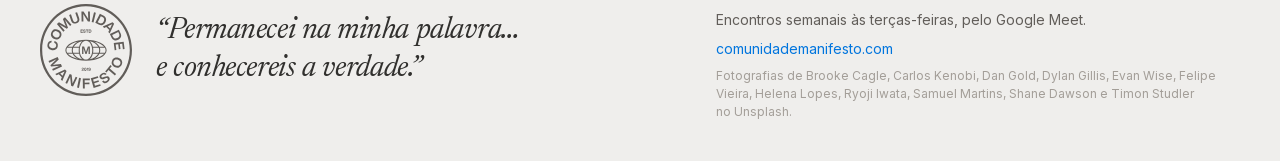
==== commit 2951b6fa: "Disponibiliza as gravações de A Conspiração Divina e adiciona a estante de estudos Integra os 28 lin" ====
--- a/index.html
+++ b/index.html
@@ -71,6 +71,8 @@
         <p>Aulas anteriores e futuras</p>
       </div>
 
+      <div class="estudos" id="estudos" data-reveal></div>
+
       <div class="toolbar">
         <div class="seg" role="tablist" aria-label="Modo de visualização">
           <span class="seg__pill" aria-hidden="true"></span>
--- a/assets/css/app.css
+++ b/assets/css/app.css
@@ -488,6 +488,21 @@
   border-left: 2px solid var(--sticker-1);
 }
 
+.booklet__ver {
+  justify-self: start;
+  display: inline-flex;
+  align-items: center;
+  gap: var(--s-2);
+  font-size: var(--t-sm);
+  font-weight: 600;
+  color: var(--blue);
+  padding: var(--s-2) 0;
+  transition: gap var(--dur) var(--ease);
+}
+.booklet__ver svg { width: 1rem; height: 1rem; transition: transform var(--dur) var(--ease); }
+.booklet__ver:hover { gap: calc(var(--s-2) + 3px); }
+.booklet__ver:hover svg { transform: translateX(2px); }
+
 .meter { display: grid; gap: var(--s-2); }
 .meter__track { height: 4px; border-radius: var(--r-full); background: var(--canvas-sunk); overflow: hidden; }
 .meter__fill { height: 100%; width: 0; border-radius: var(--r-full); background: var(--blue); transition: width 900ms var(--ease) 250ms; }
@@ -507,6 +522,84 @@
 }
 .section-head h2 { font-size: var(--t-h1); letter-spacing: -0.03em; }
 .section-head p { font-size: var(--t-sm); color: var(--ink-muted); }
+
+/* Estante: encontrar um estudo pelo título/livro antes de filtrar por data ou tema */
+.estudos { margin-bottom: var(--s-6); }
+.estudos__head {
+  display: flex;
+  align-items: center;
+  justify-content: space-between;
+  gap: var(--s-3);
+  margin-bottom: var(--s-3);
+}
+.estudos__head .eyebrow { margin-bottom: 0; }
+.chip--tudo { flex: none; }
+
+.estudos__grade {
+  display: grid;
+  grid-template-columns: repeat(auto-fill, minmax(15rem, 1fr));
+  gap: var(--s-3);
+}
+
+.estudo-card {
+  display: flex;
+  align-items: center;
+  gap: var(--s-4);
+  padding: var(--s-4);
+  border: 1px solid var(--hairline);
+  border-radius: var(--r-lg);
+  background: var(--surface);
+  text-align: left;
+  transition: background var(--dur) var(--ease), border-color var(--dur) var(--ease);
+}
+.estudo-card:hover { background: var(--hover); }
+.estudo-card.is-ativo {
+  background: var(--blue-tint);
+  border-color: transparent;
+}
+
+.estudo-card__capa {
+  width: 3.4rem;
+  aspect-ratio: 696 / 1000;
+  flex: none;
+  object-fit: cover;
+  border-radius: 3px;
+  background: var(--canvas-sunk);
+  box-shadow: 0 1px 2px rgba(0,0,0,0.10), 0 4px 10px -4px rgba(0,0,0,0.28);
+}
+:root[data-theme='dark'] .estudo-card__capa {
+  box-shadow: 0 1px 2px rgba(0,0,0,0.5), 0 6px 14px -4px rgba(0,0,0,0.7);
+}
+.estudo-card__capa--foto {
+  width: 3.4rem;
+  aspect-ratio: 1;
+  border-radius: var(--r-md);
+  box-shadow: none;
+  object-fit: cover;
+}
+.estudo-card__capa--vazia {
+  width: 3.4rem;
+  aspect-ratio: 1;
+  display: grid;
+  place-items: center;
+  border-radius: var(--r-md);
+  background: var(--canvas-sunk);
+  color: var(--ink-faint);
+}
+.estudo-card__capa--vazia svg { width: 1.3rem; height: 1.3rem; }
+
+.estudo-card__corpo { display: grid; gap: 0.15rem; min-width: 0; }
+.estudo-card__titulo {
+  font-size: var(--t-base);
+  font-weight: 700;
+  letter-spacing: -0.01em;
+  overflow: hidden;
+  text-overflow: ellipsis;
+  white-space: nowrap;
+}
+.estudo-card__autor { font-size: var(--t-caption); color: var(--ink-muted); }
+.estudo-card__stats { font-size: var(--t-caption); color: var(--ink-faint); margin-top: 0.15rem; }
+.estudo-card .badge { margin-top: var(--s-2); }
 
 .toolbar {
   display: flex;
@@ -724,6 +817,7 @@
 .badge svg { width: 0.8rem; height: 0.8rem; }
 .badge--next  { background: var(--blue); color: var(--on-blue); }
 .badge--video { background: var(--blue-tint); color: var(--blue); }
+.badge--concluido { background: var(--canvas-sunk); color: var(--ink-muted); }
 
 .enc__chev { color: var(--ink-faint); flex: none; transition: transform 300ms var(--spring), color var(--dur) var(--ease); }
 .enc__chev svg { width: 1.1rem; height: 1.1rem; }
@@ -827,6 +921,22 @@
   background: linear-gradient(180deg, rgba(0,0,0,0.05), rgba(0,0,0,0.45));
 }
 .player__poster:hover img { transform: scale(1.035); filter: brightness(0.62) saturate(1); }
+
+/* Quando o cartaz é a capa publicada no YouTube, escurece bem menos: a arte
+   foi feita para ser vista, e o botão de play já tem disco branco por trás. */
+.player__poster--capa img { filter: brightness(0.92) saturate(1); }
+.player__poster--capa:hover img { filter: brightness(0.8) saturate(1); }
+.player__poster--capa::after { background: linear-gradient(180deg, transparent 55%, rgba(0,0,0,0.3)); }
+/* A capa pode ser clara, então o rótulo ganha um apoio próprio em vez de
+   depender só da sombra do texto. */
+.player__poster--capa .player__hint {
+  padding: 0.25rem 0.7rem;
+  border-radius: var(--r-full);
+  background: rgba(0, 0, 0, 0.55);
+  backdrop-filter: blur(3px);
+  -webkit-backdrop-filter: blur(3px);
+  text-shadow: none;
+}
 
 .player__cta {
   position: absolute;
@@ -851,7 +961,84 @@
 .player__poster:hover .player__play { transform: scale(1.08); background: #fff; }
 .player__hint { font-size: var(--t-sm); font-weight: 600; text-shadow: 0 1px 6px rgba(0,0,0,0.4); }
 
-.player__frame.is-live .player__poster { opacity: 0; pointer-events: none; transition: opacity 260ms var(--ease); }
+/* Visor da gravação — dá ao player do Drive o espaço que ele precisa */
+.lb {
+  width: min(94vw, 1180px);
+  max-width: none;
+  padding: 0;
+  border: 0;
+  border-radius: var(--r-xl);
+  background: #101010;
+  color: #f2f2f2;
+  box-shadow: var(--lift-2);
+  overflow: hidden;
+}
+.lb::backdrop {
+  background: rgba(0, 0, 0, 0.74);
+  backdrop-filter: blur(4px);
+  -webkit-backdrop-filter: blur(4px);
+}
+.lb[open] { animation: lb-in 220ms var(--ease); }
+@keyframes lb-in { from { opacity: 0; transform: translateY(10px) scale(0.99); } }
+
+.lb__bar {
+  display: flex;
+  align-items: center;
+  justify-content: space-between;
+  gap: var(--s-4);
+  padding: var(--s-3) var(--s-3) var(--s-3) var(--s-5);
+}
+.lb__titulo {
+  font-size: var(--t-sm);
+  font-weight: 600;
+  letter-spacing: -0.005em;
+  overflow: hidden;
+  text-overflow: ellipsis;
+  white-space: nowrap;
+}
+.lb__acoes { display: flex; align-items: center; gap: var(--s-1); flex: none; }
+.lb .icon-btn { color: #8d8d8d; }
+.lb .icon-btn:hover { background: rgba(255, 255, 255, 0.1); color: #fff; }
+.lb__drive svg { width: 1rem; height: 1rem; }
+
+.lb__frame { position: relative; aspect-ratio: 16 / 9; background: #000; }
+.lb__frame iframe { position: absolute; inset: 0; width: 100%; height: 100%; border: 0; }
+
+/* Só faz sentido onde há toque e a tela é estreita */
+.lb__dica { display: none; }
+@media (hover: none) and (max-width: 46rem) {
+  .lb__dica {
+    display: block;
+    padding: var(--s-4) var(--s-5);
+    text-align: center;
+    font-size: var(--t-caption);
+    line-height: 1.5;
+    color: #9a9a9a;
+  }
+}
+
+/* Em telas estreitas o iframe recebe toda a altura livre. Numa moldura de
+   16:9 o player do Drive fica com ~220px para desenhar vídeo e controles ao
+   mesmo tempo — e é aí que ele empurra a barra de progresso para o topo e
+   esconde os botões. Com a altura inteira ele volta ao layout normal, com o
+   vídeo centralizado e os controles embaixo. */
+@media (max-width: 46rem) {
+  .lb {
+    width: 100vw;
+    height: 100dvh;
+    max-height: none;
+    border-radius: 0;
+    display: flex;
+    flex-direction: column;
+  }
+  .lb__bar { flex: none; }
+  .lb__dica { flex: none; }
+
+  /* Só o Drive precisa desse esticão. O YouTube fica melhor em 16:9, com os
+     controles sobrepostos ao vídeo e sem tarjas pretas enormes em volta. */
+  .lb { justify-content: center; }
+  .lb[data-tipo='drive'] .lb__frame { flex: 1 1 auto; aspect-ratio: auto; min-height: 0; }
+}
 
 .player__foot {
   display: flex;
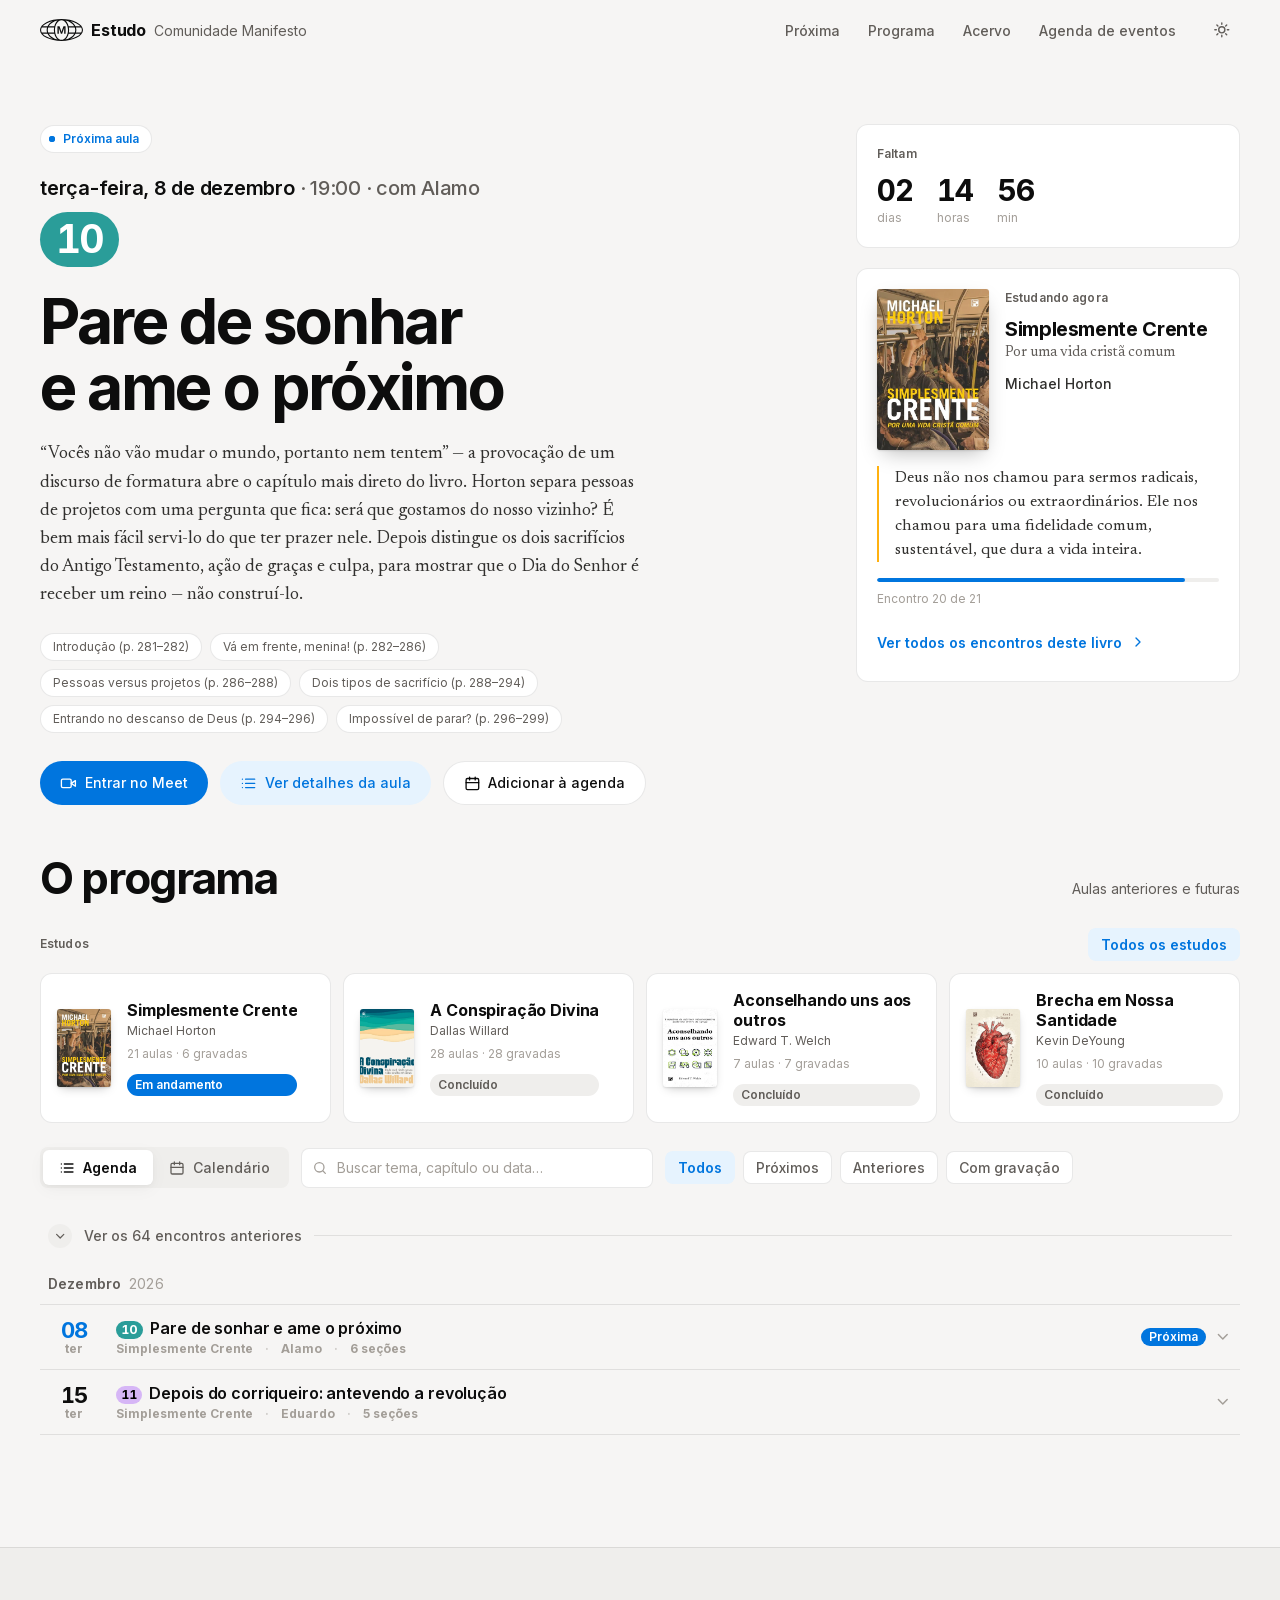
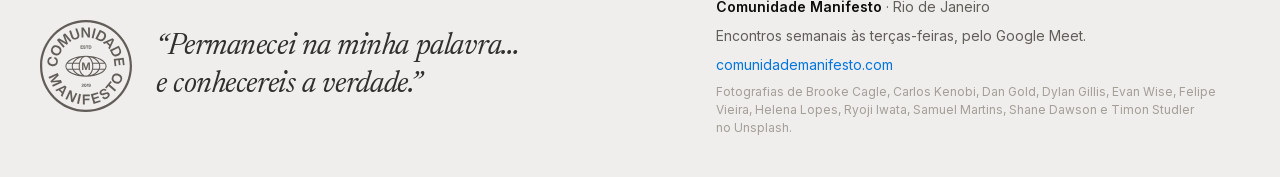
==== commit 9344b68c: "Adiciona agenda de eventos interativa da igreja Nova página em /agenda, no mesmo padrão visual e de " ====
--- a/index.html
+++ b/index.html
@@ -52,6 +52,7 @@
       <a href="#hero">Próxima</a>
       <a href="#programa">Programa</a>
       <a href="#programa" data-nav-filtro="gravados">Acervo</a>
+      <a href="agenda/">Agenda de eventos</a>
     </nav>
     <button class="icon-btn theme-toggle" id="tema" type="button" aria-label="Alternar entre tema claro e escuro"></button>
   </div>
--- a/assets/css/app.css
+++ b/assets/css/app.css
@@ -593,9 +593,11 @@
   font-size: var(--t-base);
   font-weight: 700;
   letter-spacing: -0.01em;
+  line-height: 1.25;
   overflow: hidden;
-  text-overflow: ellipsis;
-  white-space: nowrap;
+  display: -webkit-box;
+  -webkit-line-clamp: 2;
+  -webkit-box-orient: vertical;
 }
 .estudo-card__autor { font-size: var(--t-caption); color: var(--ink-muted); }
 .estudo-card__stats { font-size: var(--t-caption); color: var(--ink-faint); margin-top: 0.15rem; }
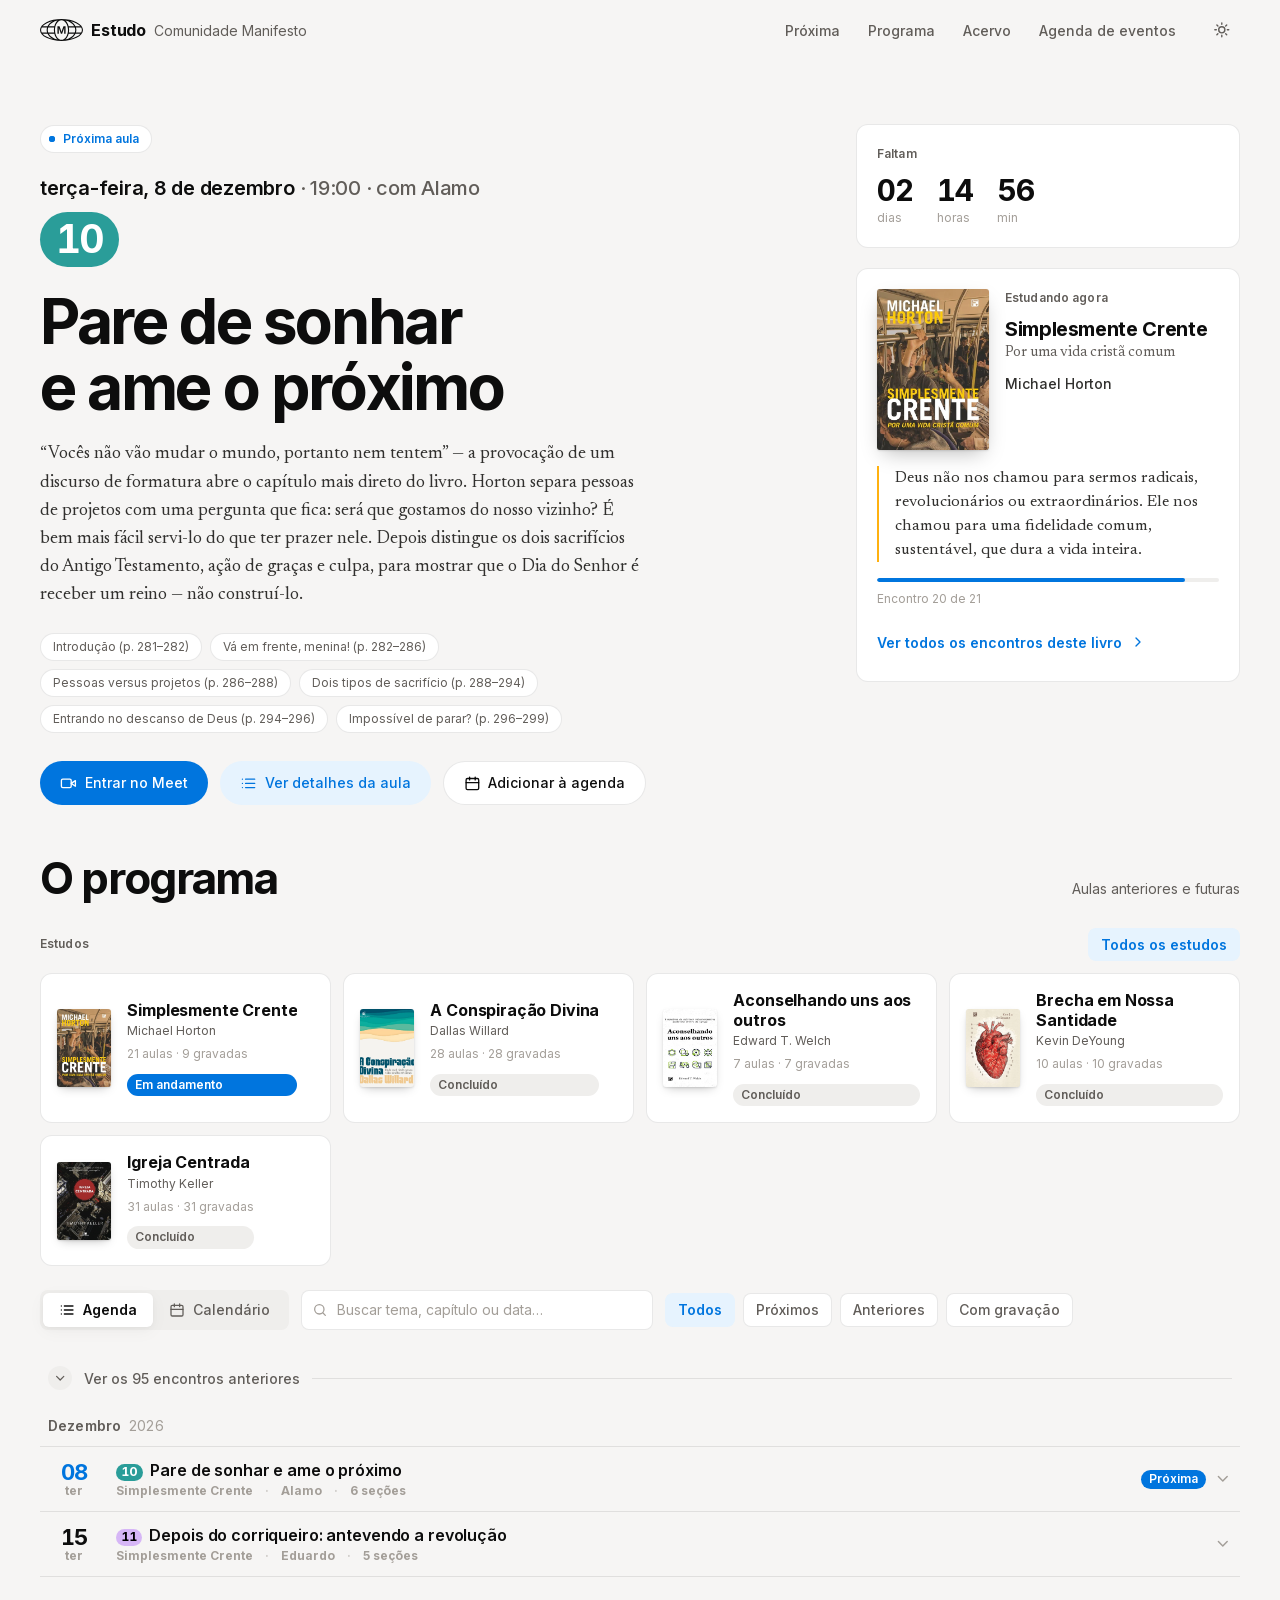
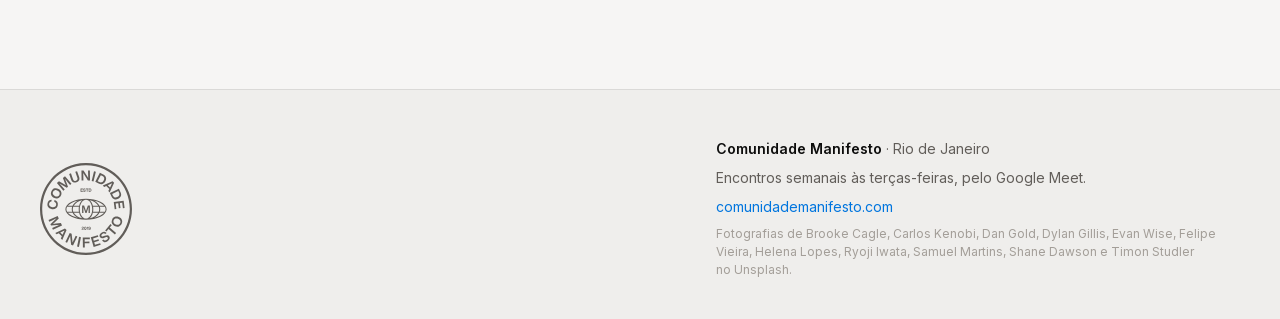
==== commit fa546422: "Remove o versículo de João 8 do rodapé O trecho foi usado como bordão político; tirado das duas pági" ====
--- a/index.html
+++ b/index.html
@@ -52,7 +52,7 @@
       <a href="#hero">Próxima</a>
       <a href="#programa">Programa</a>
       <a href="#programa" data-nav-filtro="gravados">Acervo</a>
-      <a href="agenda/">Agenda de eventos</a>
+      <a href="https://agenda.comunidademanifesto.com/">Agenda de eventos</a>
     </nav>
     <button class="icon-btn theme-toggle" id="tema" type="button" aria-label="Alternar entre tema claro e escuro"></button>
   </div>
@@ -111,7 +111,6 @@
   <div class="wrap foot__in">
     <div class="foot__brand">
       <a class="foot__selo" href="https://comunidademanifesto.com" aria-label="Comunidade Manifesto"></a>
-      <p class="foot__word">“Permanecei na minha palavra… e conhecereis a verdade.”</p>
     </div>
     <div class="foot__meta">
       <p><strong>Comunidade Manifesto</strong> · Rio de Janeiro</p>
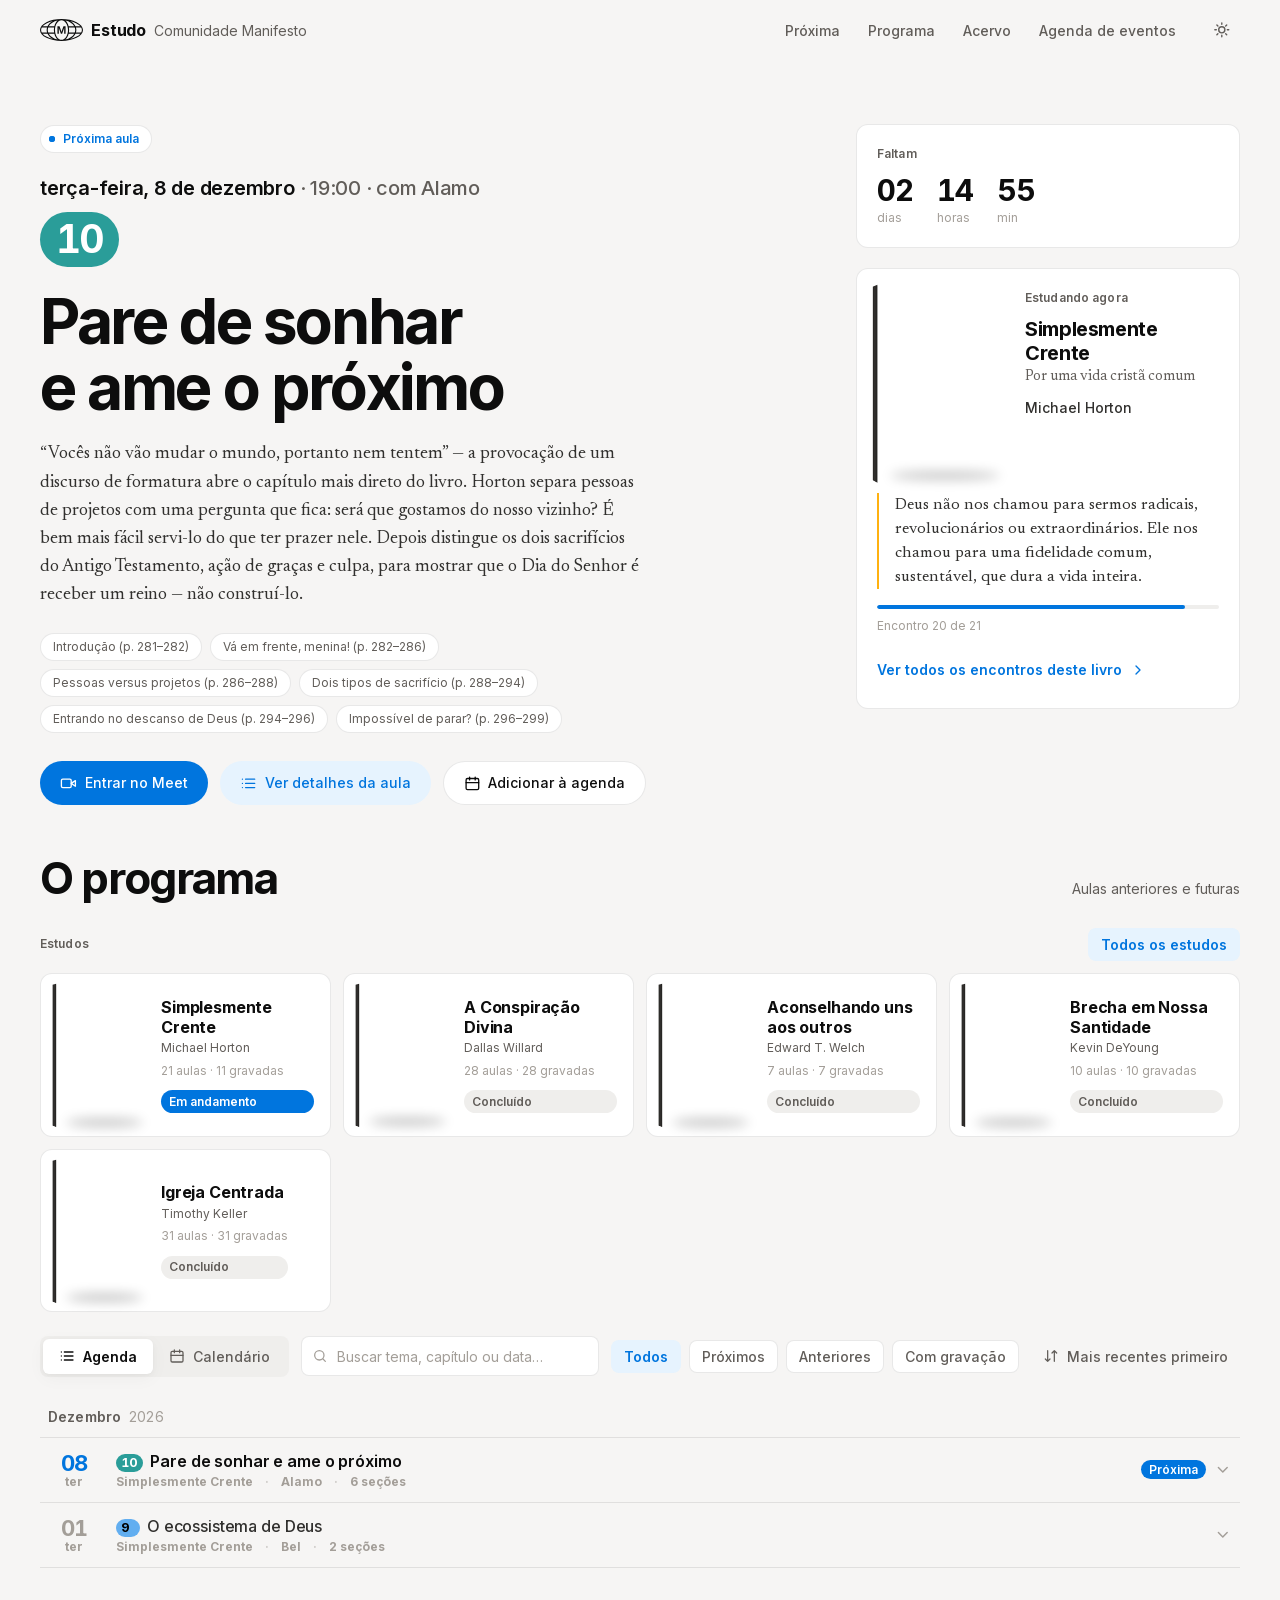
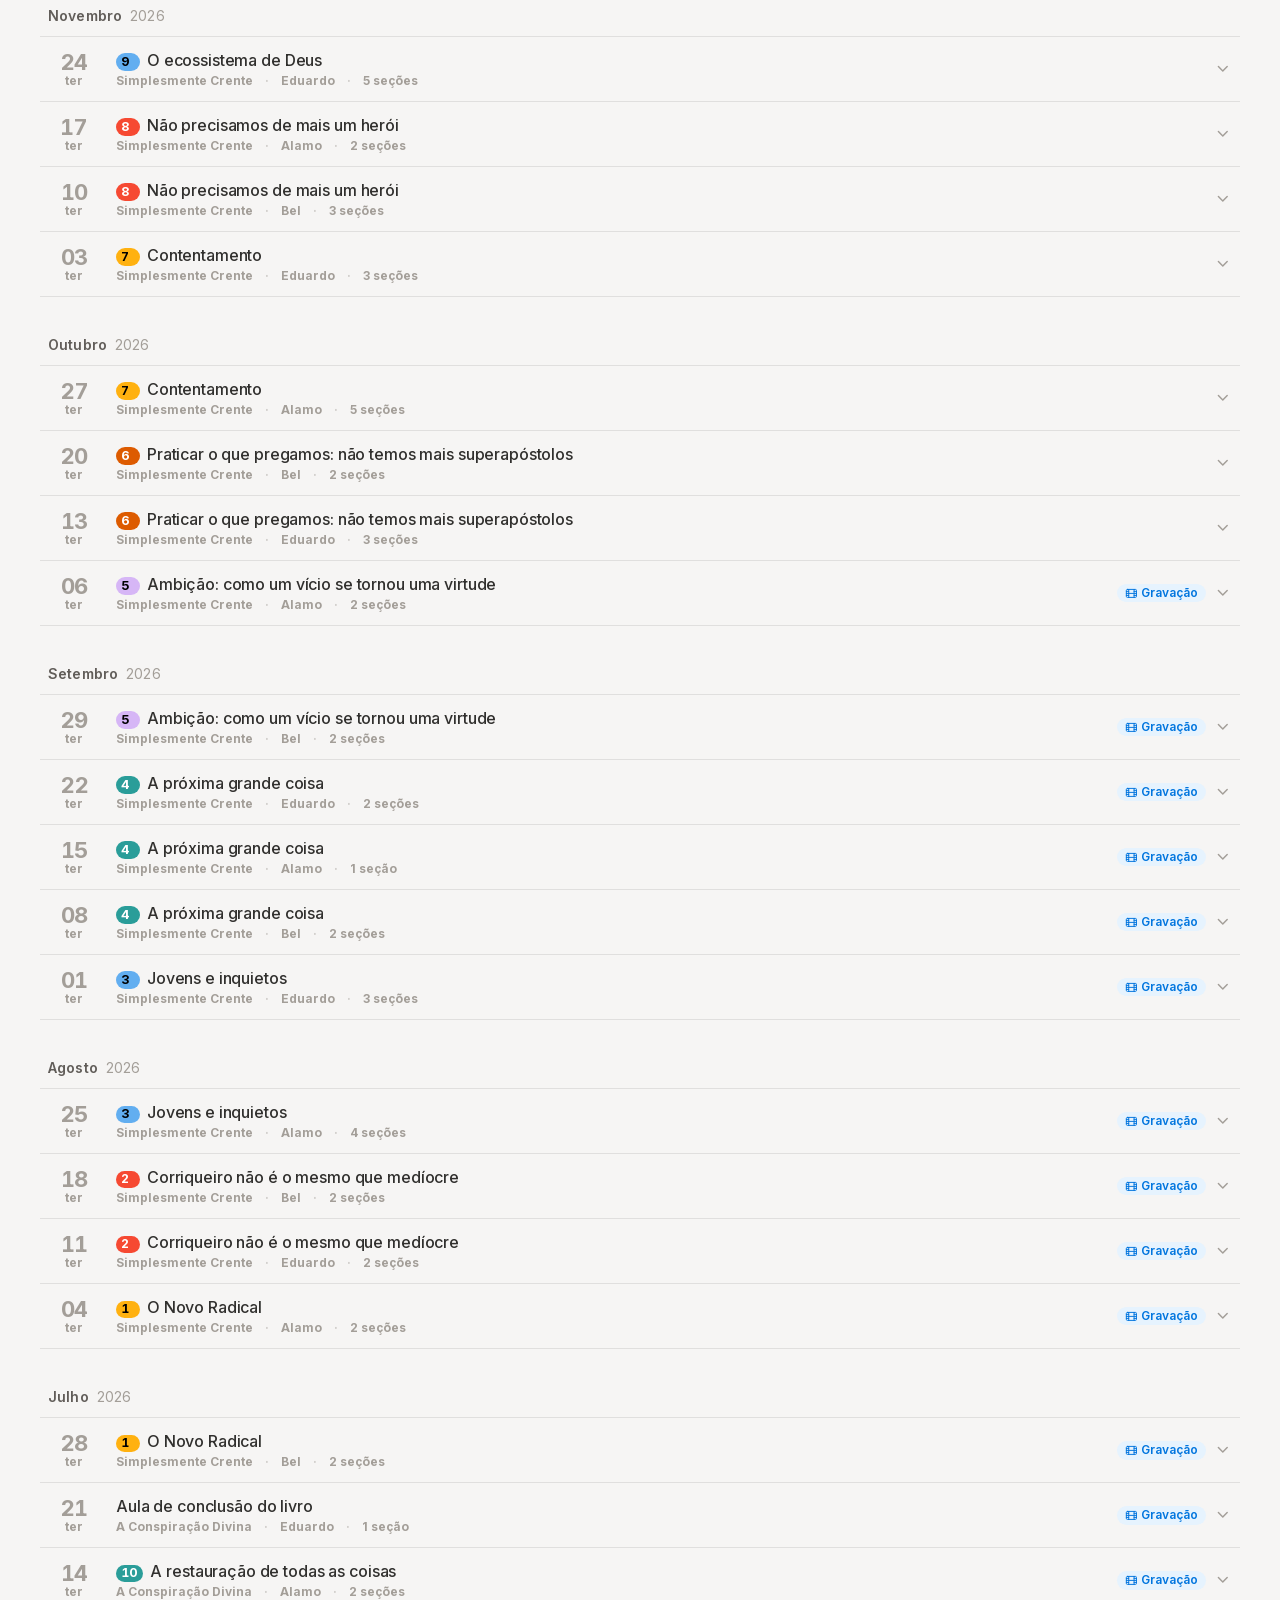
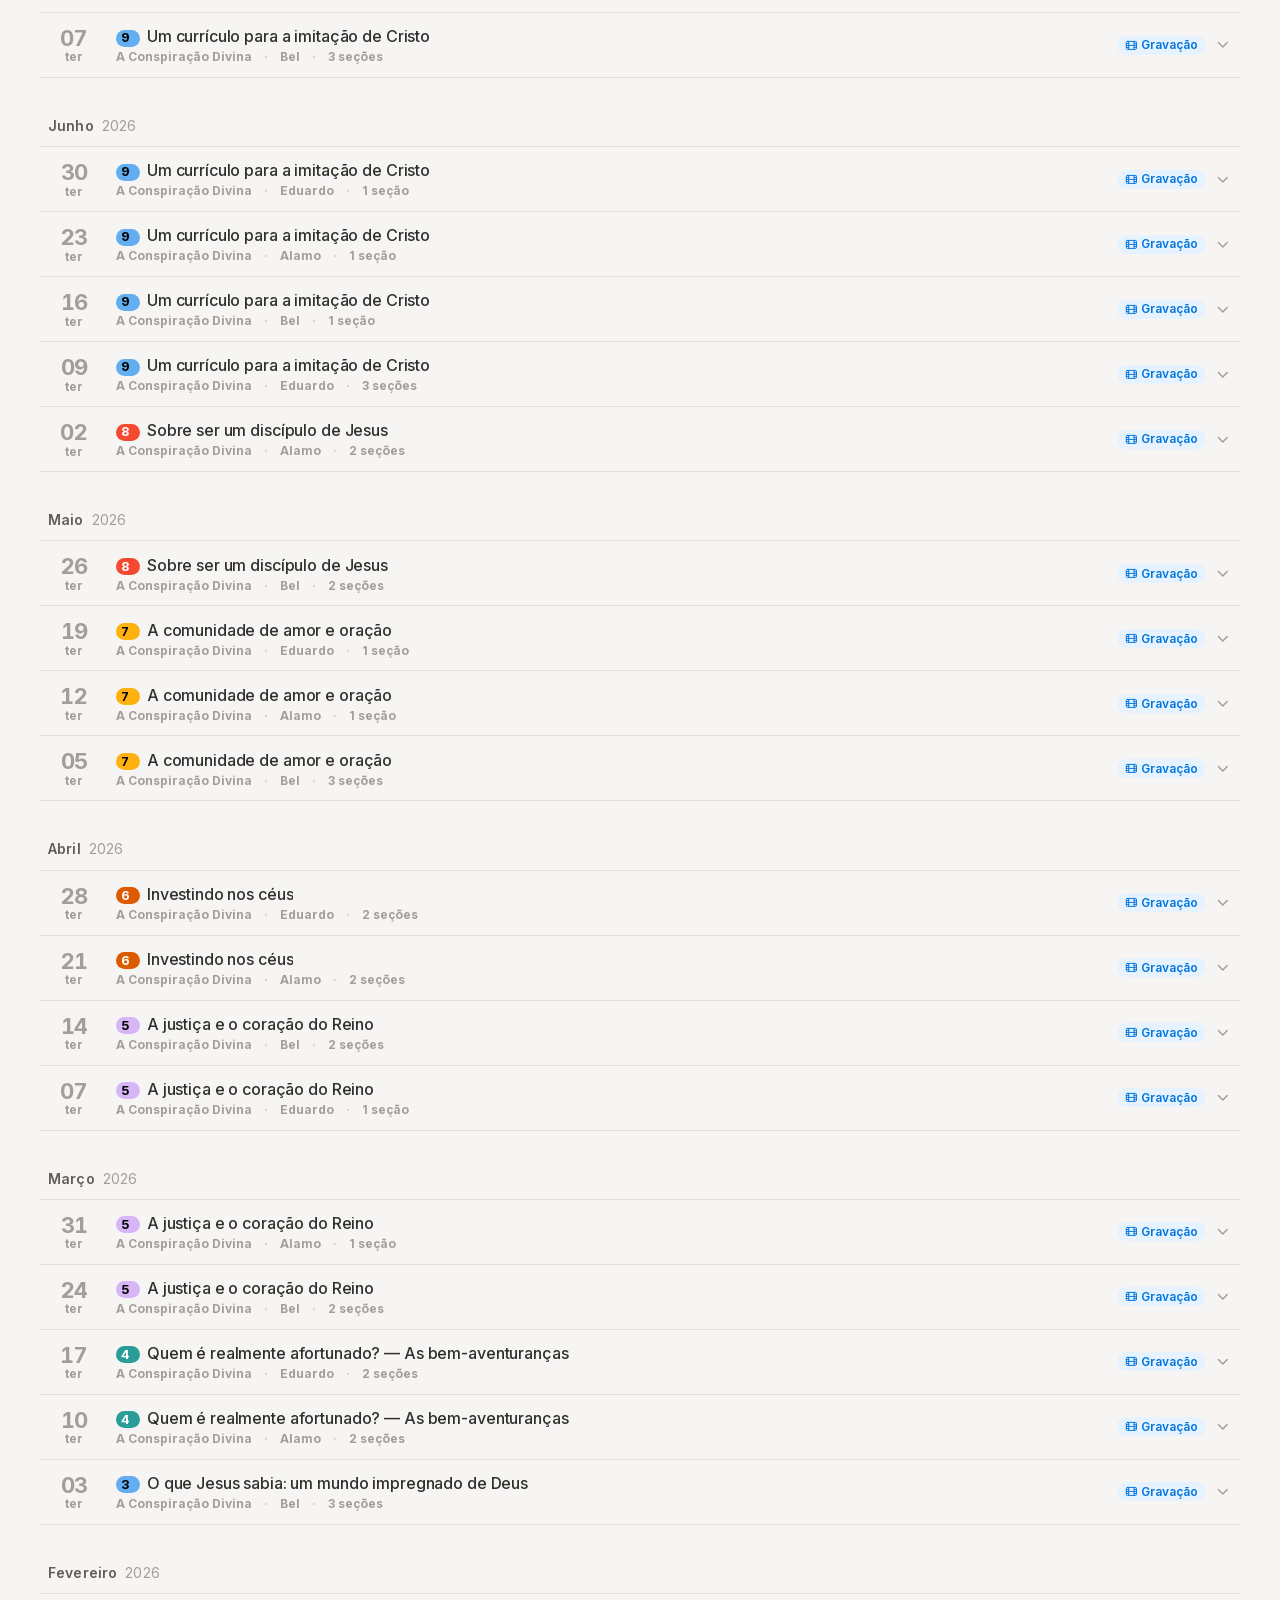
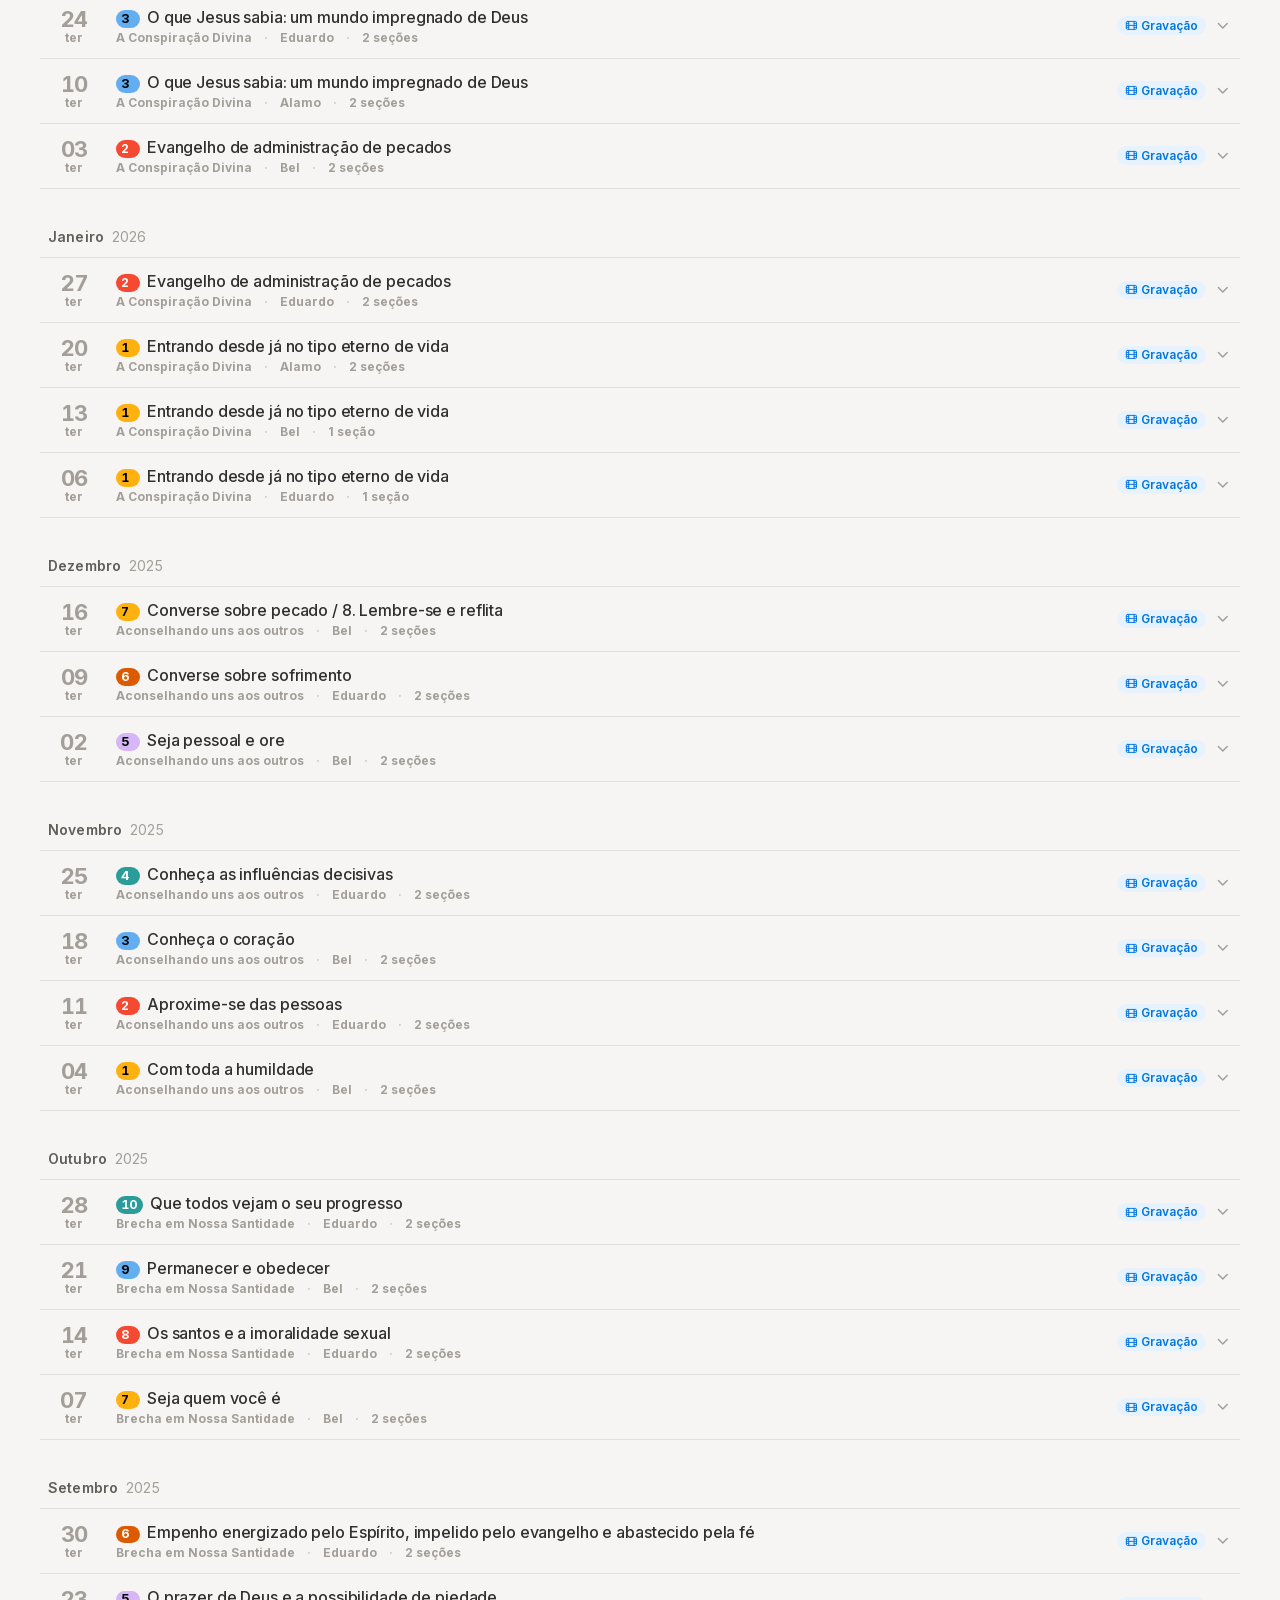
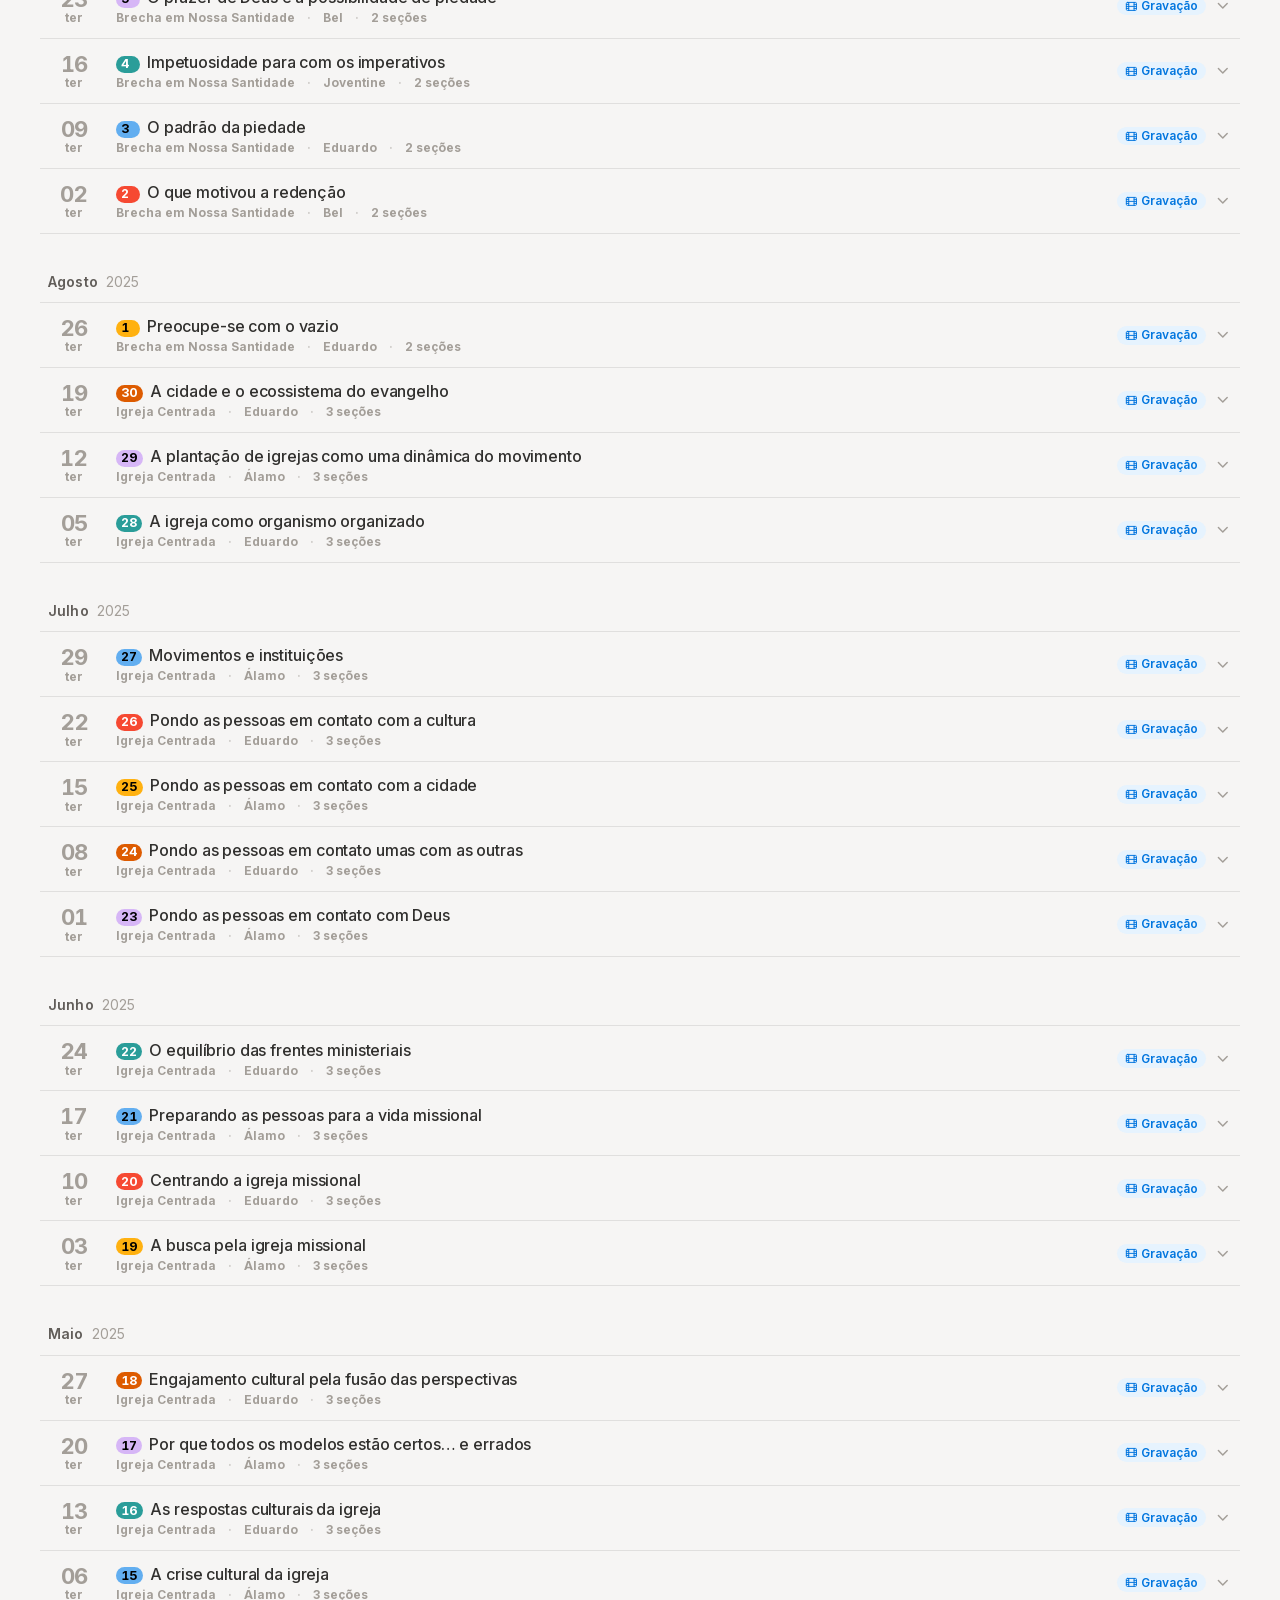
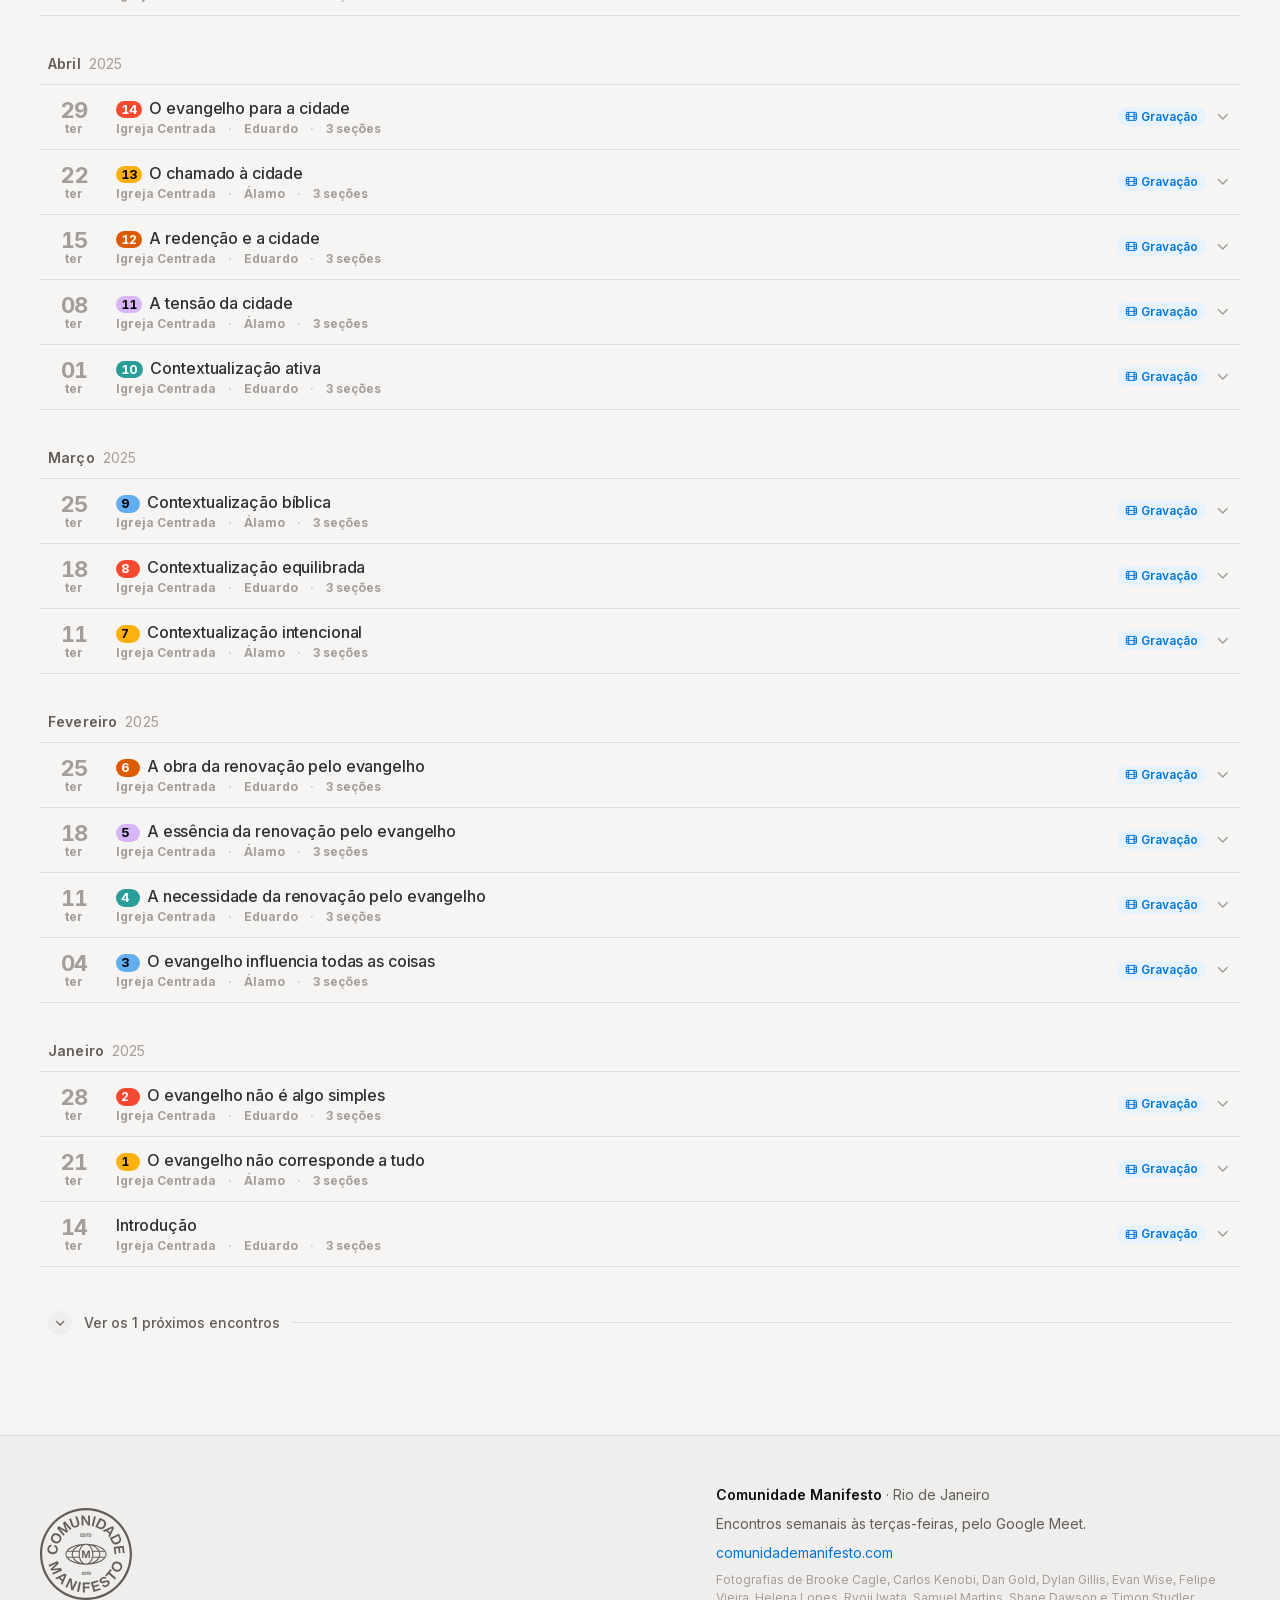
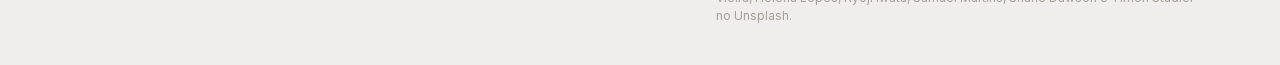
==== commit c090ffac: "Agenda: mais recentes primeiro, com opção de inverter A lista passa a abrir com a próxima aula no to" ====
--- a/index.html
+++ b/index.html
@@ -94,6 +94,8 @@
           <button class="chip" type="button" data-filtro="anteriores" aria-pressed="false">Anteriores</button>
           <button class="chip" type="button" data-filtro="gravados" aria-pressed="false">Com gravação</button>
         </div>
+
+        <button class="ordem" id="ordem" type="button">Mais recentes primeiro</button>
       </div>
 
       <div class="panel" id="panelAgenda" role="tabpanel" aria-label="Agenda">
--- a/assets/css/app.css
+++ b/assets/css/app.css
@@ -439,6 +439,105 @@
 }
 .countdown__live { font-size: var(--t-title); font-weight: 700; color: var(--blue); letter-spacing: -0.02em; }
 
+/* Livro em perspectiva — a capa é a face frontal de um volume de verdade:
+   gira de leve para mostrar a lombada, que reaproveita as cores da própria
+   capa, e se endireita quando o cartão recebe hover ou foco. Altura fixa e
+   largura natural, porque as capas têm proporções diferentes. */
+.livro3d {
+  --alt: 8rem;     /* altura do livro */
+  --esp: 0.65rem;  /* espessura da lombada */
+  --giro: 26deg;   /* ângulo de repouso */
+  position: relative;
+  display: grid;
+  place-items: center;
+  flex: none;
+  perspective: 560px;
+  perspective-origin: 50% 42%;
+}
+/* sombra de apoio, sob o livro */
+.livro3d::before {
+  content: '';
+  position: absolute;
+  left: 14%;
+  right: 6%;
+  bottom: -3px;
+  height: 9px;
+  border-radius: 50%;
+  background: rgba(0, 0, 0, 0.4);
+  filter: blur(6px);
+  opacity: 0.55;
+  transition: opacity 500ms var(--ease), transform 500ms var(--ease);
+}
+.livro3d__corpo {
+  position: relative;
+  display: block;
+  width: max-content;
+  transform-style: preserve-3d;
+  transform: rotateY(var(--giro));
+  transition: transform 520ms var(--spring);
+}
+.livro3d__capa {
+  display: block;
+  height: var(--alt);
+  width: auto;
+  max-width: none;
+  aspect-ratio: 0.7;
+  border-radius: 1px 4px 4px 1px;
+  background: var(--canvas-sunk);
+  box-shadow: 0 1px 2px rgba(0,0,0,0.12), 0 10px 22px -8px rgba(0,0,0,0.38);
+}
+/* vinco da encadernação e brilho do papel por cima da capa */
+.livro3d__corpo::after {
+  content: '';
+  position: absolute;
+  inset: 0;
+  border-radius: 1px 4px 4px 1px;
+  background:
+    linear-gradient(90deg, rgba(255,255,255,0.30) 0, rgba(0,0,0,0.22) 2.2%, rgba(255,255,255,0.12) 4.4%, transparent 8%),
+    linear-gradient(118deg, rgba(255,255,255,0.16), transparent 42%);
+  pointer-events: none;
+  transform: translateZ(0.5px);
+}
+.livro3d__lombada {
+  position: absolute;
+  top: 0;
+  left: 0;
+  width: var(--esp);
+  height: 100%;
+  transform-origin: left center;
+  transform: rotateY(90deg);
+  background:
+    linear-gradient(90deg, rgba(0,0,0,0.42), rgba(0,0,0,0.12) 55%, rgba(0,0,0,0.38)),
+    var(--capa, none) left center / auto 100% no-repeat,
+    #3a3835;
+  border-radius: 1px 0 0 1px;
+}
+:root[data-theme='dark'] .livro3d__capa {
+  box-shadow: 0 1px 2px rgba(0,0,0,0.5), 0 12px 26px -8px rgba(0,0,0,0.75);
+}
+:root[data-theme='dark'] .livro3d::before { opacity: 0.8; }
+/* no escuro a lombada some contra o cartão: clareia e ganha um fio de luz */
+:root[data-theme='dark'] .livro3d__lombada {
+  background:
+    linear-gradient(90deg, rgba(0,0,0,0.22), rgba(255,255,255,0.04) 55%, rgba(0,0,0,0.2)),
+    var(--capa, none) left center / auto 100% no-repeat,
+    #55524d;
+  box-shadow: inset 1px 0 0 rgba(255,255,255,0.22);
+}
+
+@media (hover: hover) {
+  .estudo-card:hover .livro3d__corpo,
+  .booklet__capa--livro:hover .livro3d__corpo { transform: rotateY(0deg) translateY(-2px); }
+  .estudo-card:hover .livro3d::before,
+  .booklet__capa--livro:hover::before { opacity: 0.35; transform: scaleX(0.92); }
+}
+.estudo-card:focus-visible .livro3d__corpo { transform: rotateY(0deg) translateY(-2px); }
+.estudo-card.is-ativo .livro3d__corpo { --giro: 14deg; }
+
+@media (prefers-reduced-motion: reduce) {
+  .livro3d__corpo, .livro3d::before { transition: none; }
+}
+
 /* Cartão do livro em estudo */
 .booklet {
   display: grid;
@@ -449,6 +548,7 @@
   border: 1px solid var(--hairline);
 }
 .booklet__top { display: flex; gap: var(--s-4); align-items: flex-start; }
+.booklet__capa--livro { --alt: 11.75rem; --esp: 0.85rem; width: 8.6rem; margin-left: -0.35rem; }
 
 /* A capa se apoia na página como um exemplar de verdade */
 .booklet__capa {
@@ -544,8 +644,8 @@
 .estudo-card {
   display: flex;
   align-items: center;
-  gap: var(--s-4);
-  padding: var(--s-4);
+  gap: var(--s-3);
+  padding: var(--s-3) var(--s-4) var(--s-3) var(--s-3);
   border: 1px solid var(--hairline);
   border-radius: var(--r-lg);
   background: var(--surface);
@@ -558,6 +658,7 @@
   border-color: transparent;
 }
 
+.estudo-card__capa--livro { --alt: 8.6rem; --esp: 0.6rem; width: 6rem; }
 .estudo-card__capa {
   width: 3.4rem;
   aspect-ratio: 696 / 1000;
@@ -702,8 +803,27 @@
   font-weight: 600;
 }
 
+/* Inverter a ordem da agenda — discreto, à direita dos filtros */
+.ordem {
+  display: inline-flex;
+  align-items: center;
+  gap: var(--s-2);
+  min-height: 2.1rem;
+  margin-left: auto;
+  padding: 0 var(--s-3);
+  border-radius: var(--r-md);
+  font-size: var(--t-sm);
+  font-weight: 500;
+  color: var(--ink-muted);
+  transition: background var(--dur) var(--ease), color var(--dur) var(--ease);
+}
+.ordem svg { width: 1rem; height: 1rem; flex: none; }
+.ordem:hover { background: var(--hover); color: var(--ink); }
+.ordem[hidden] { display: none; }
+
 @media (max-width: 40rem) {
   .toolbar { gap: var(--s-2); }
+  .ordem { margin-left: 0; padding-left: var(--s-2); }
   .seg { width: 100%; }
   .seg button { flex: 1; justify-content: center; }
   .search { flex-basis: 100%; max-width: none; }
